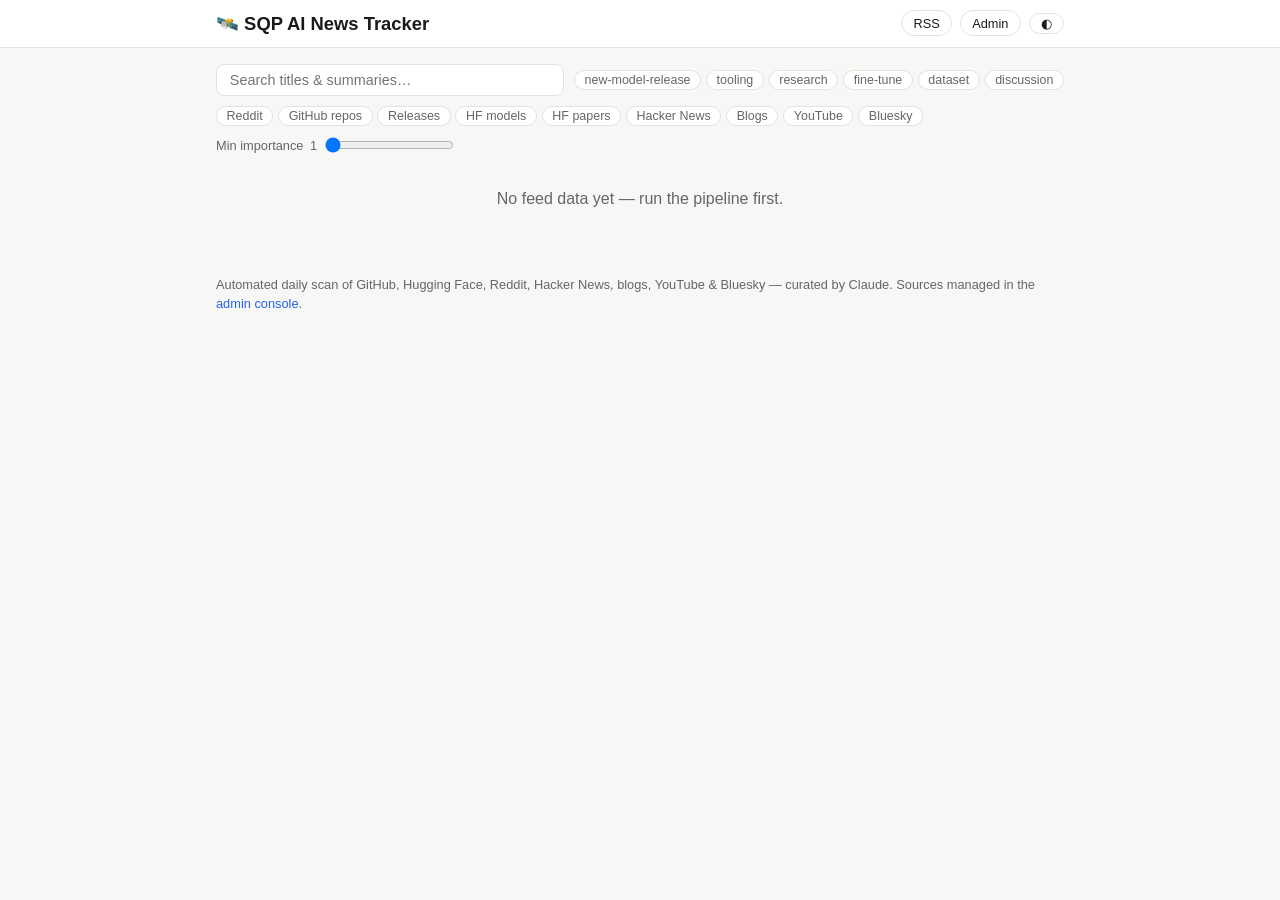
==== site/index.html @ 7be19966 "SQP AI News Tracker: daily open-source LLM feed with Claude curation Pipeline (Python) scans GitHub," ====
<!DOCTYPE html>
<html lang="en">
<head>
  <meta charset="UTF-8">
  <meta name="viewport" content="width=device-width, initial-scale=1.0">
  <title>SQP AI News Tracker</title>
  <link rel="stylesheet" href="assets/styles.css">
  <link rel="alternate" type="application/rss+xml" title="SQP AI News" href="feed.xml">
</head>
<body>
  <header class="topbar">
    <div class="topbar-inner">
      <h1>🛰️ SQP AI News Tracker</h1>
      <div class="topbar-meta">
        <span id="updated-at" title="Last pipeline run"></span>
        <a href="feed.xml" class="pill" title="Subscribe via RSS">RSS</a>
        <a href="admin.html" class="pill" title="Admin console">Admin</a>
        <button id="theme-toggle" class="pill" title="Toggle dark/light">◐</button>
      </div>
    </div>
  </header>

  <div id="status-strip" class="status-strip hidden"></div>

  <main>
    <section class="controls">
      <input type="search" id="search" placeholder="Search titles &amp; summaries…">
      <div class="chips" id="category-chips"></div>
      <div class="chips" id="source-chips"></div>
      <label class="slider-label">
        Min importance <output id="importance-value">1</output>
        <input type="range" id="importance" min="1" max="10" value="1">
      </label>
    </section>

    <section id="pinned-section" class="hidden">
      <h2>📌 Pinned</h2>
      <div id="pinned-items"></div>
    </section>

    <section id="days"></section>

    <p id="empty-state" class="hidden empty">Nothing matches the current filters.</p>
  </main>

  <footer>
    <p>Automated daily scan of GitHub, Hugging Face, Reddit, Hacker News, blogs,
       YouTube &amp; Bluesky — curated by Claude. Sources managed in the
       <a href="admin.html">admin console</a>.</p>
  </footer>

  <script src="assets/app.js"></script>
</body>
</html>
---- site/assets/styles.css ----
:root {
  --bg: #f7f7f5;
  --surface: #ffffff;
  --text: #1a1a1a;
  --text-dim: #666;
  --border: #e2e2de;
  --accent: #2563eb;
  --pin: #b45309;
  --warn-bg: #fef3c7;
  --warn-text: #92400e;
  --cat-new-model-release: #7c3aed;
  --cat-tooling: #2563eb;
  --cat-research: #059669;
  --cat-fine-tune: #d97706;
  --cat-dataset: #0891b2;
  --cat-discussion: #6b7280;
}
[data-theme="dark"] {
  --bg: #111214;
  --surface: #1b1d21;
  --text: #e8e8e6;
  --text-dim: #9a9a97;
  --border: #2c2f35;
  --accent: #60a5fa;
  --pin: #fbbf24;
  --warn-bg: #3a2f10;
  --warn-text: #fcd34d;
}
@media (prefers-color-scheme: dark) {
  :root:not([data-theme="light"]) {
    --bg: #111214;
    --surface: #1b1d21;
    --text: #e8e8e6;
    --text-dim: #9a9a97;
    --border: #2c2f35;
    --accent: #60a5fa;
    --pin: #fbbf24;
    --warn-bg: #3a2f10;
    --warn-text: #fcd34d;
  }
}

* { box-sizing: border-box; }
body {
  margin: 0;
  font-family: -apple-system, BlinkMacSystemFont, "Segoe UI", Roboto, sans-serif;
  background: var(--bg);
  color: var(--text);
  line-height: 1.5;
}
a { color: var(--accent); text-decoration: none; }
a:hover { text-decoration: underline; }

.topbar {
  position: sticky; top: 0; z-index: 10;
  background: var(--surface);
  border-bottom: 1px solid var(--border);
}
.topbar-inner {
  max-width: 880px; margin: 0 auto; padding: 0.6rem 1rem;
  display: flex; align-items: center; justify-content: space-between; gap: 1rem;
  flex-wrap: wrap;
}
.topbar h1 { font-size: 1.15rem; margin: 0; }
.topbar-meta { display: flex; align-items: center; gap: 0.5rem; color: var(--text-dim); font-size: 0.85rem; }
.pill {
  border: 1px solid var(--border); border-radius: 999px;
  padding: 0.15rem 0.7rem; font-size: 0.8rem;
  background: var(--surface); color: var(--text); cursor: pointer;
}
.pill:hover { border-color: var(--accent); text-decoration: none; }

.status-strip {
  background: var(--warn-bg); color: var(--warn-text);
  padding: 0.4rem 1rem; font-size: 0.85rem; text-align: center;
}
.hidden { display: none !important; }

main { max-width: 880px; margin: 0 auto; padding: 1rem; }
footer { max-width: 880px; margin: 2rem auto; padding: 0 1rem; color: var(--text-dim); font-size: 0.8rem; }

.controls {
  display: flex; flex-wrap: wrap; gap: 0.6rem; align-items: center;
  margin-bottom: 1.2rem;
}
#search {
  flex: 1 1 220px; padding: 0.45rem 0.8rem;
  border: 1px solid var(--border); border-radius: 8px;
  background: var(--surface); color: var(--text); font-size: 0.9rem;
}
.chips { display: flex; flex-wrap: wrap; gap: 0.3rem; }
.chip {
  border: 1px solid var(--border); border-radius: 999px;
  padding: 0.12rem 0.6rem; font-size: 0.78rem; cursor: pointer;
  background: var(--surface); color: var(--text-dim);
}
.chip.active { border-color: var(--accent); color: var(--accent); font-weight: 600; }
.slider-label { display: flex; align-items: center; gap: 0.4rem; font-size: 0.8rem; color: var(--text-dim); }

h2 { font-size: 1rem; margin: 1.4rem 0 0.6rem; color: var(--text-dim); }

.card {
  background: var(--surface);
  border: 1px solid var(--border); border-radius: 10px;
  padding: 0.7rem 0.9rem; margin-bottom: 0.55rem;
}
.card.pinned { border-left: 3px solid var(--pin); }
.card-top { display: flex; align-items: baseline; gap: 0.5rem; flex-wrap: wrap; }
.badge {
  font-size: 0.68rem; font-weight: 700; letter-spacing: 0.02em;
  border-radius: 4px; padding: 0.05rem 0.4rem; color: #fff; white-space: nowrap;
}
.importance {
  font-size: 0.75rem; font-weight: 700; color: var(--text-dim);
  border: 1px solid var(--border); border-radius: 4px; padding: 0 0.35rem;
}
.importance.high { color: #fff; background: var(--cat-new-model-release); border-color: transparent; }
.card-title { font-weight: 600; font-size: 0.95rem; }
.card-summary { margin: 0.25rem 0 0.35rem; font-size: 0.86rem; color: var(--text); }
.card-meta { font-size: 0.75rem; color: var(--text-dim); display: flex; flex-wrap: wrap; gap: 0.6rem; }
.tag { color: var(--accent); }
.uncurated { font-style: italic; }
.empty { color: var(--text-dim); text-align: center; margin-top: 2rem; }

details.day { margin-bottom: 0.4rem; }
details.day summary {
  cursor: pointer; font-size: 0.95rem; font-weight: 600;
  padding: 0.4rem 0; color: var(--text-dim);
}
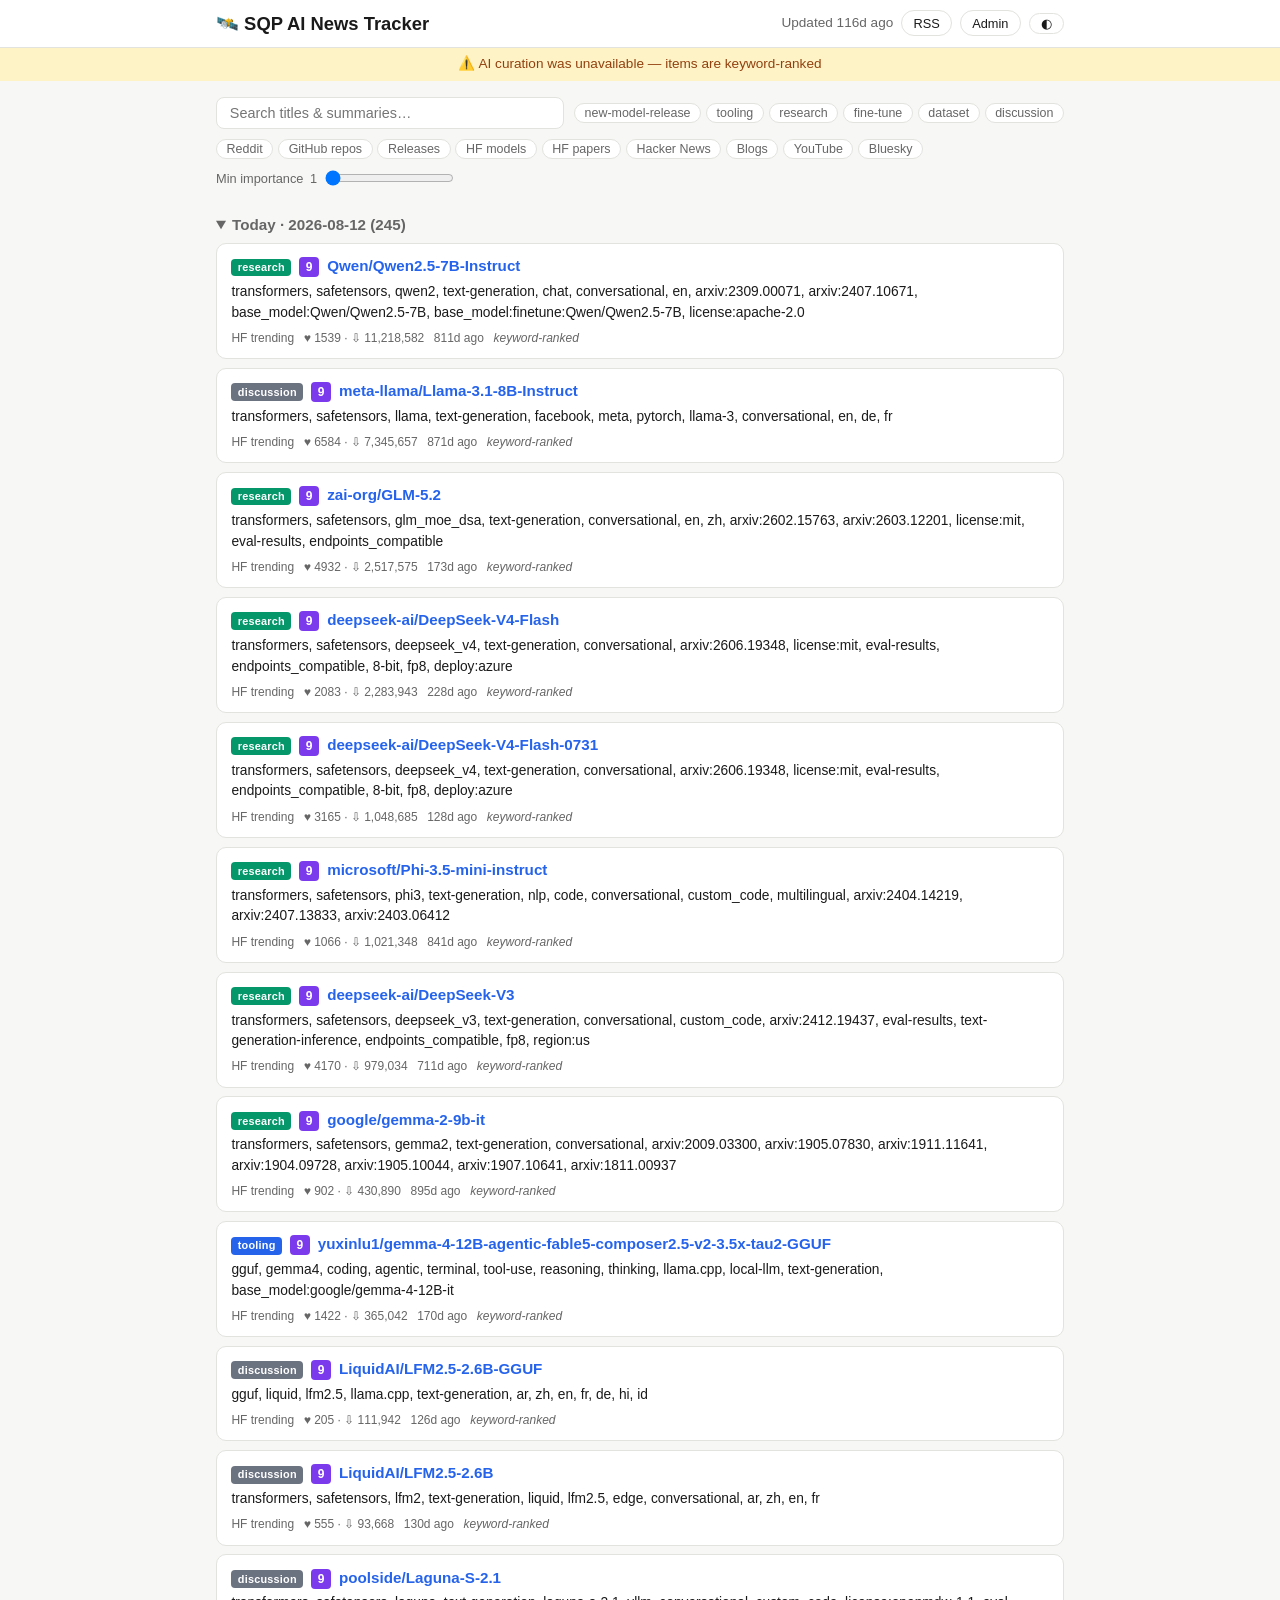
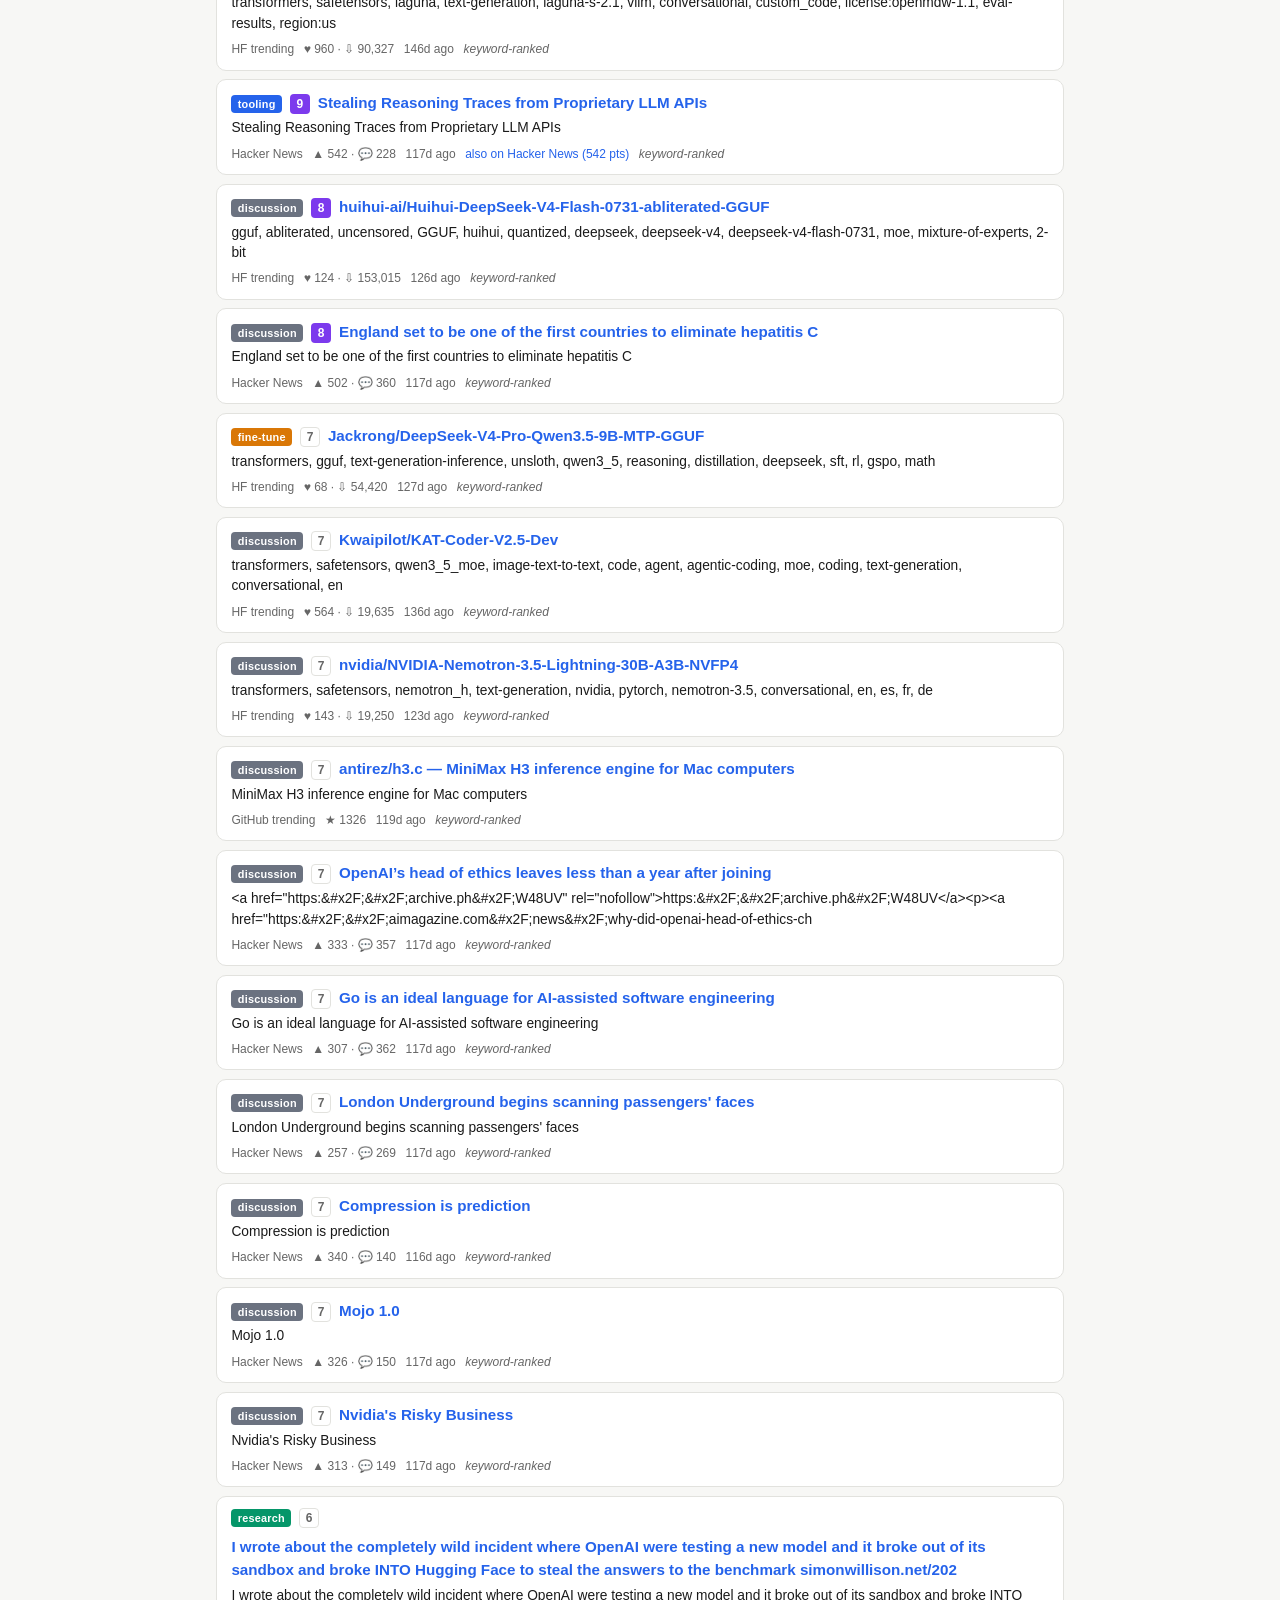
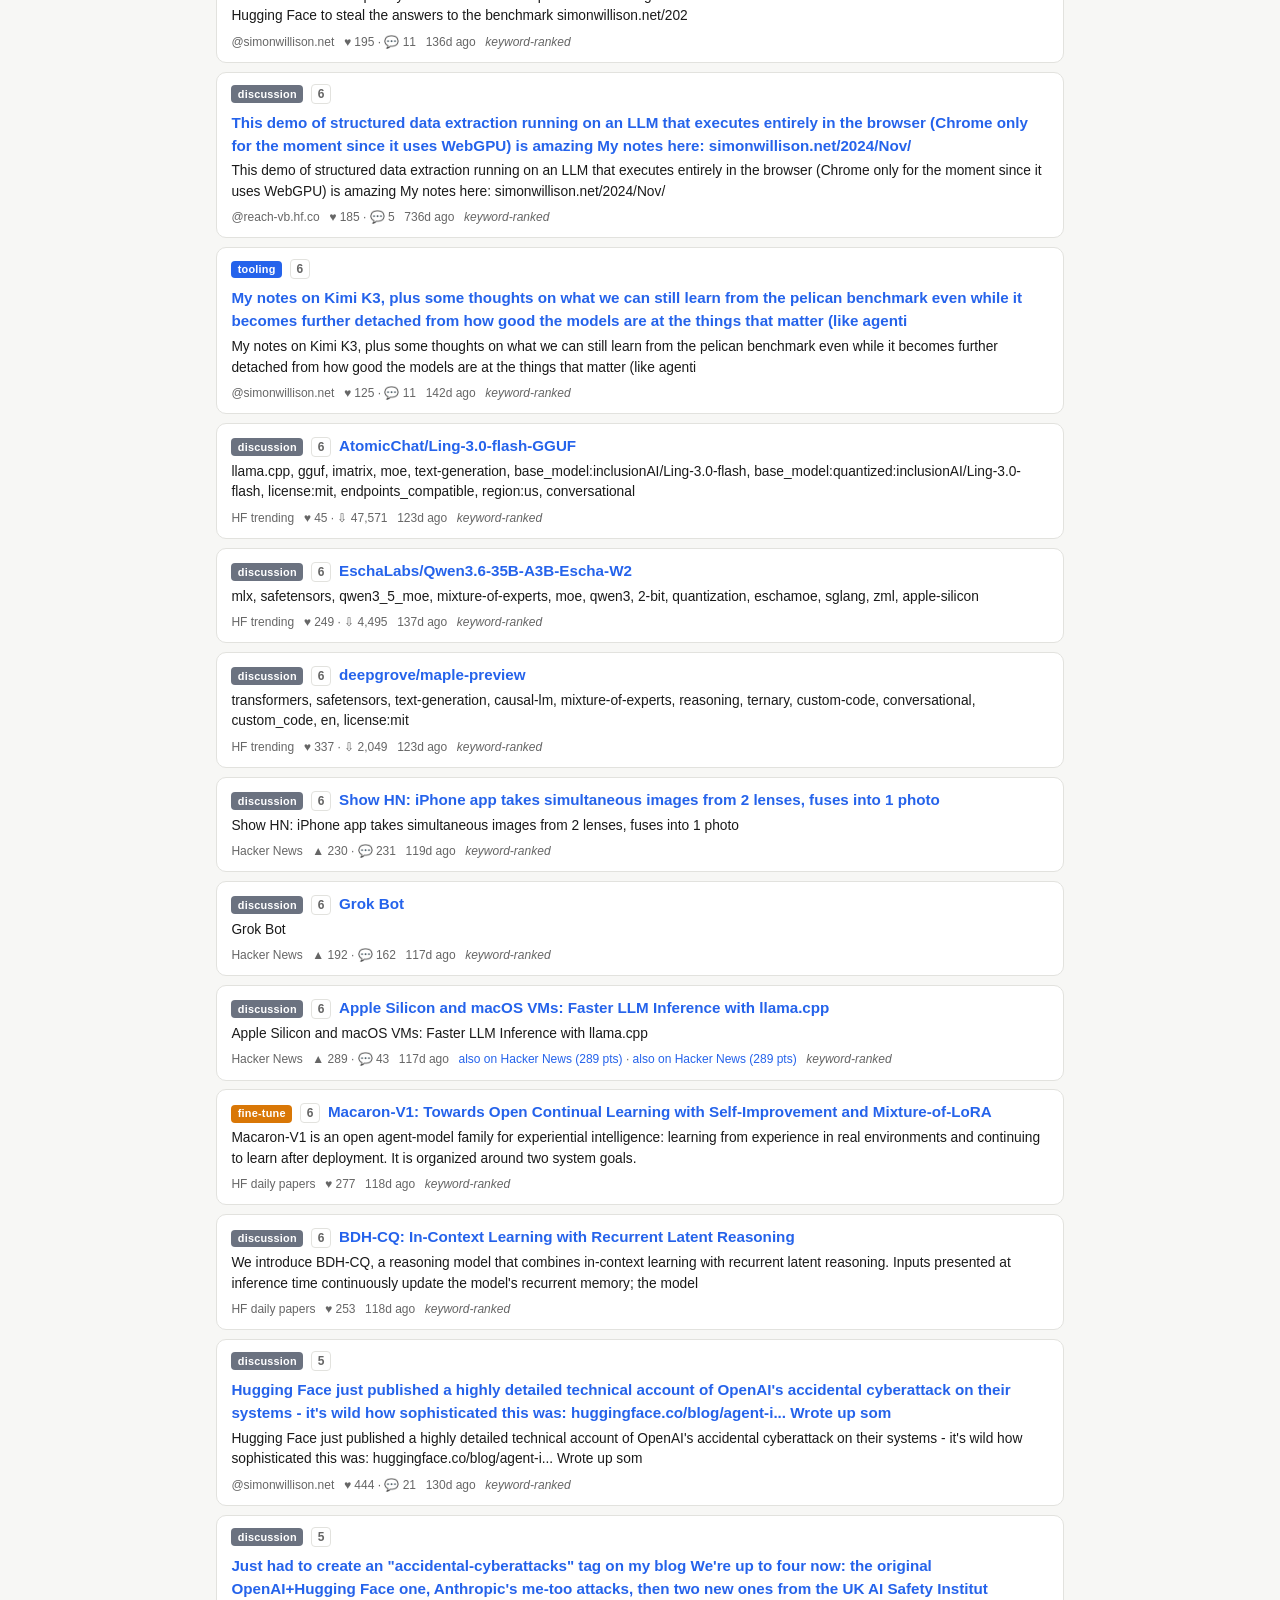
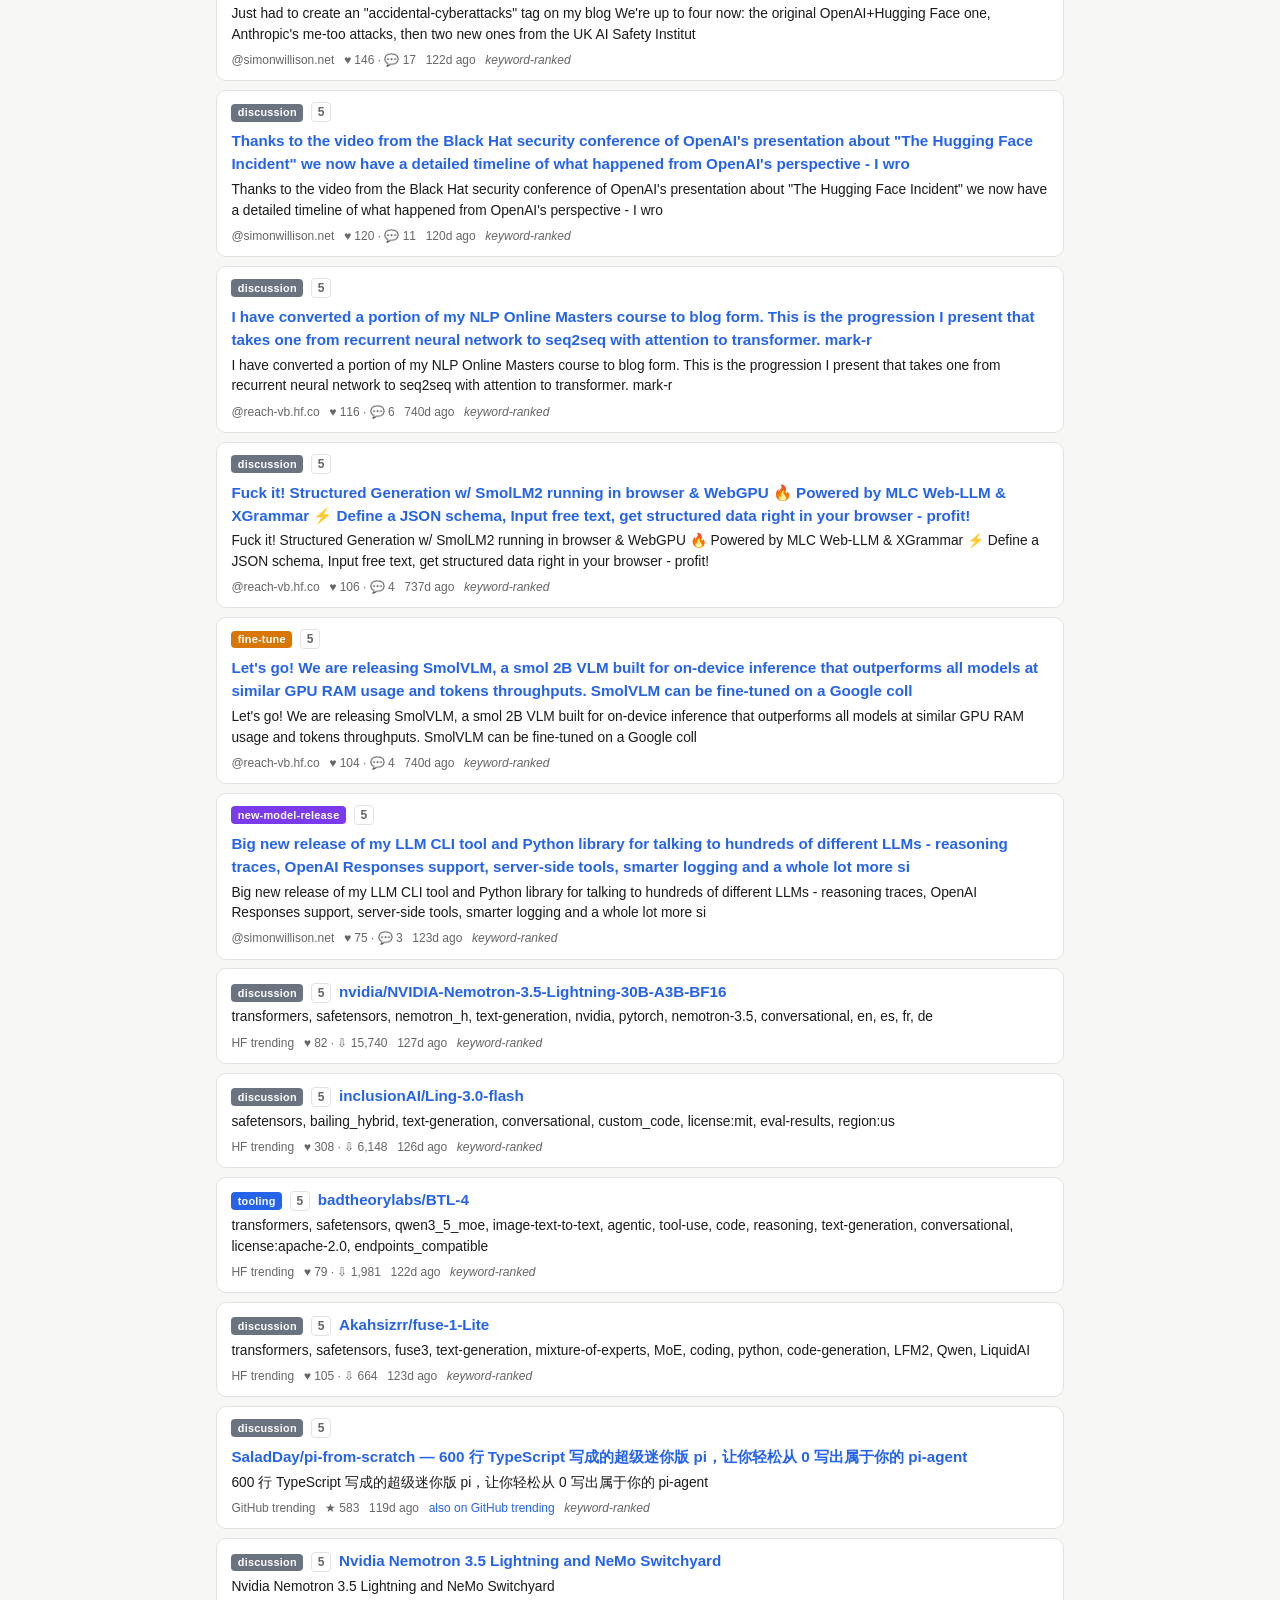
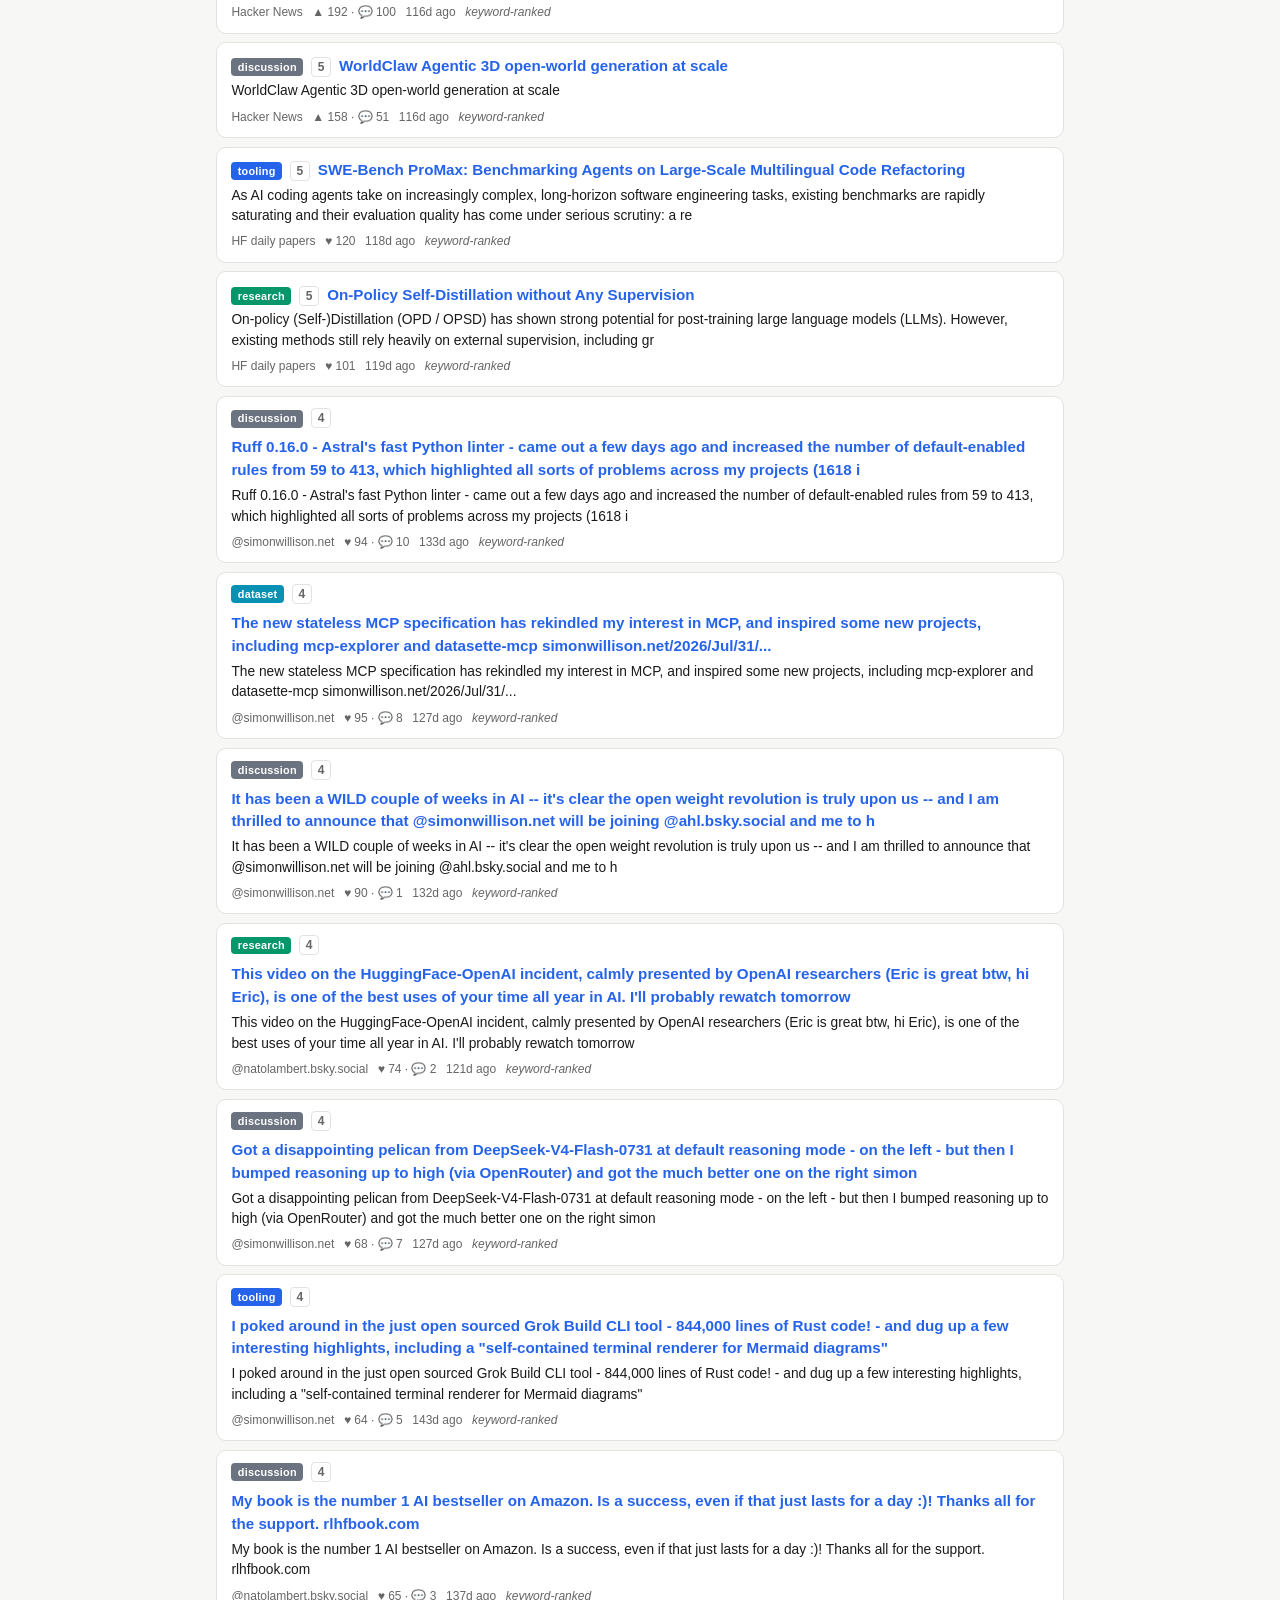
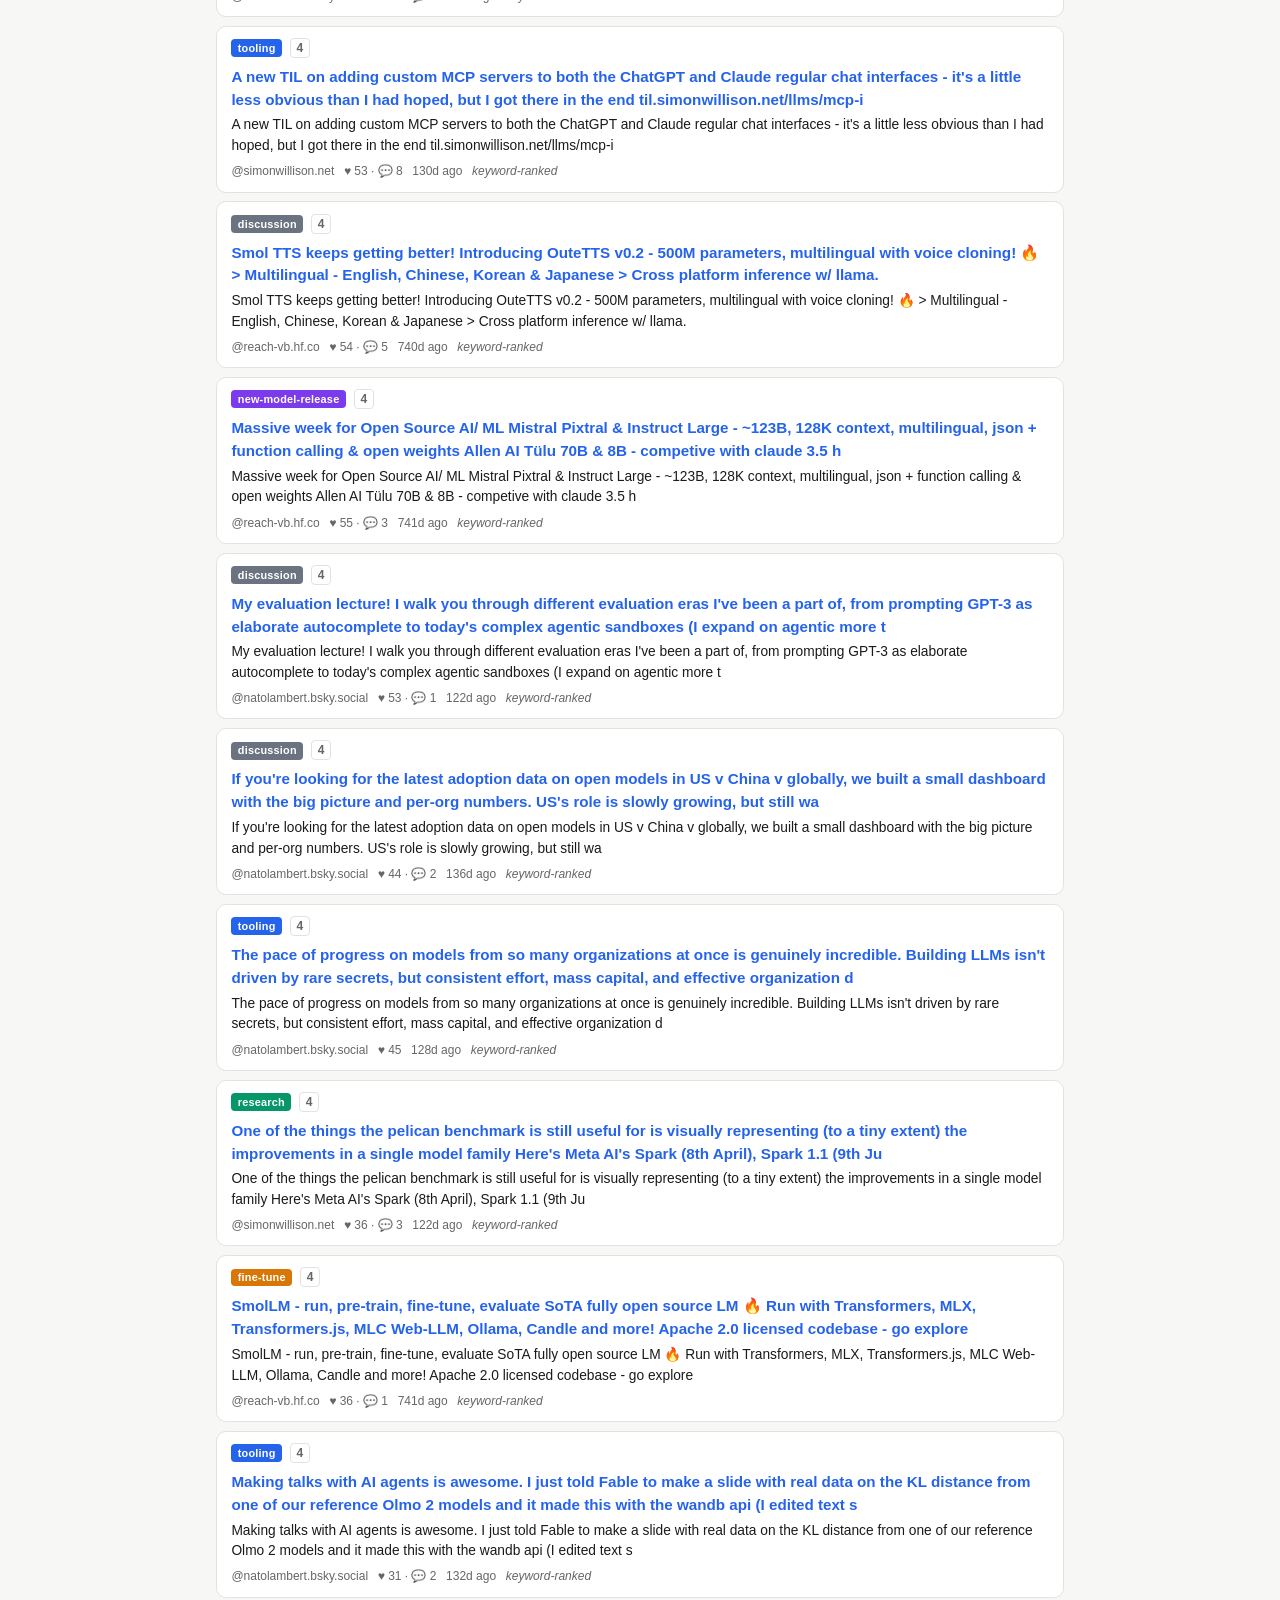
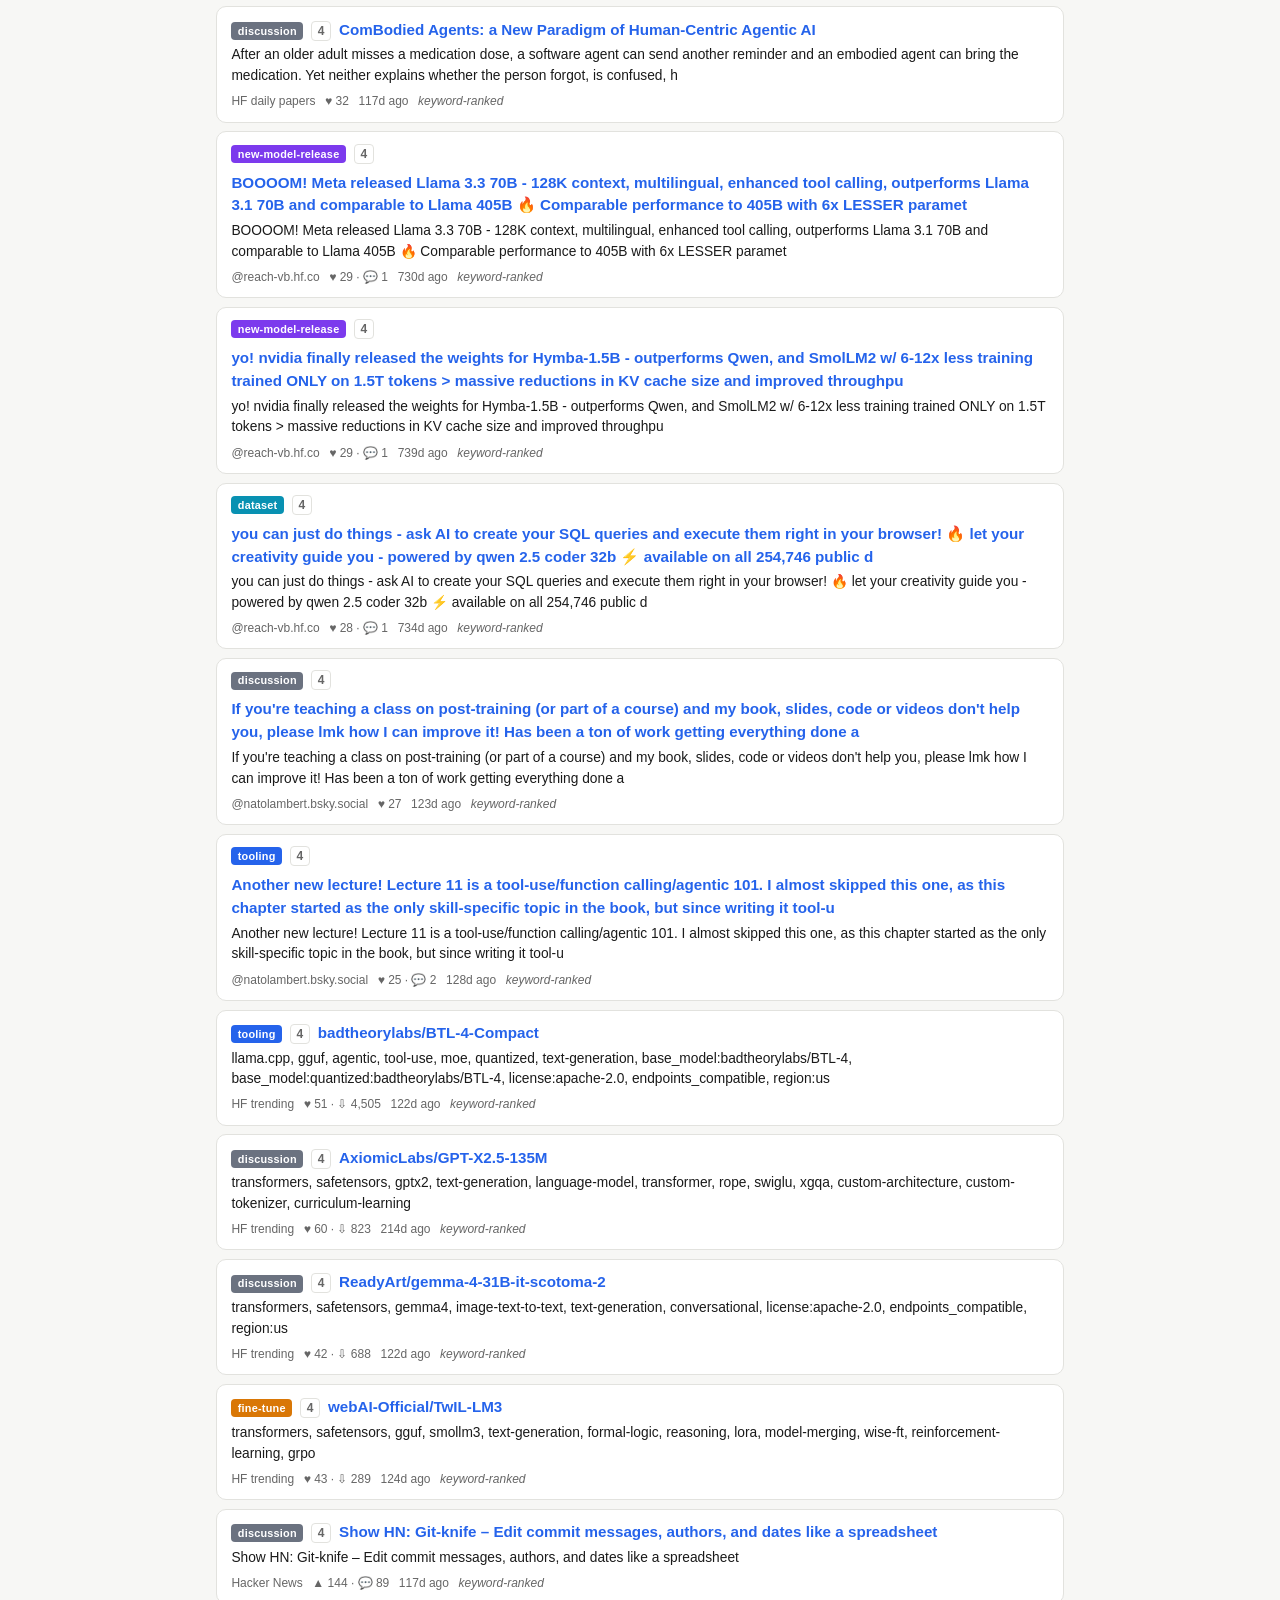
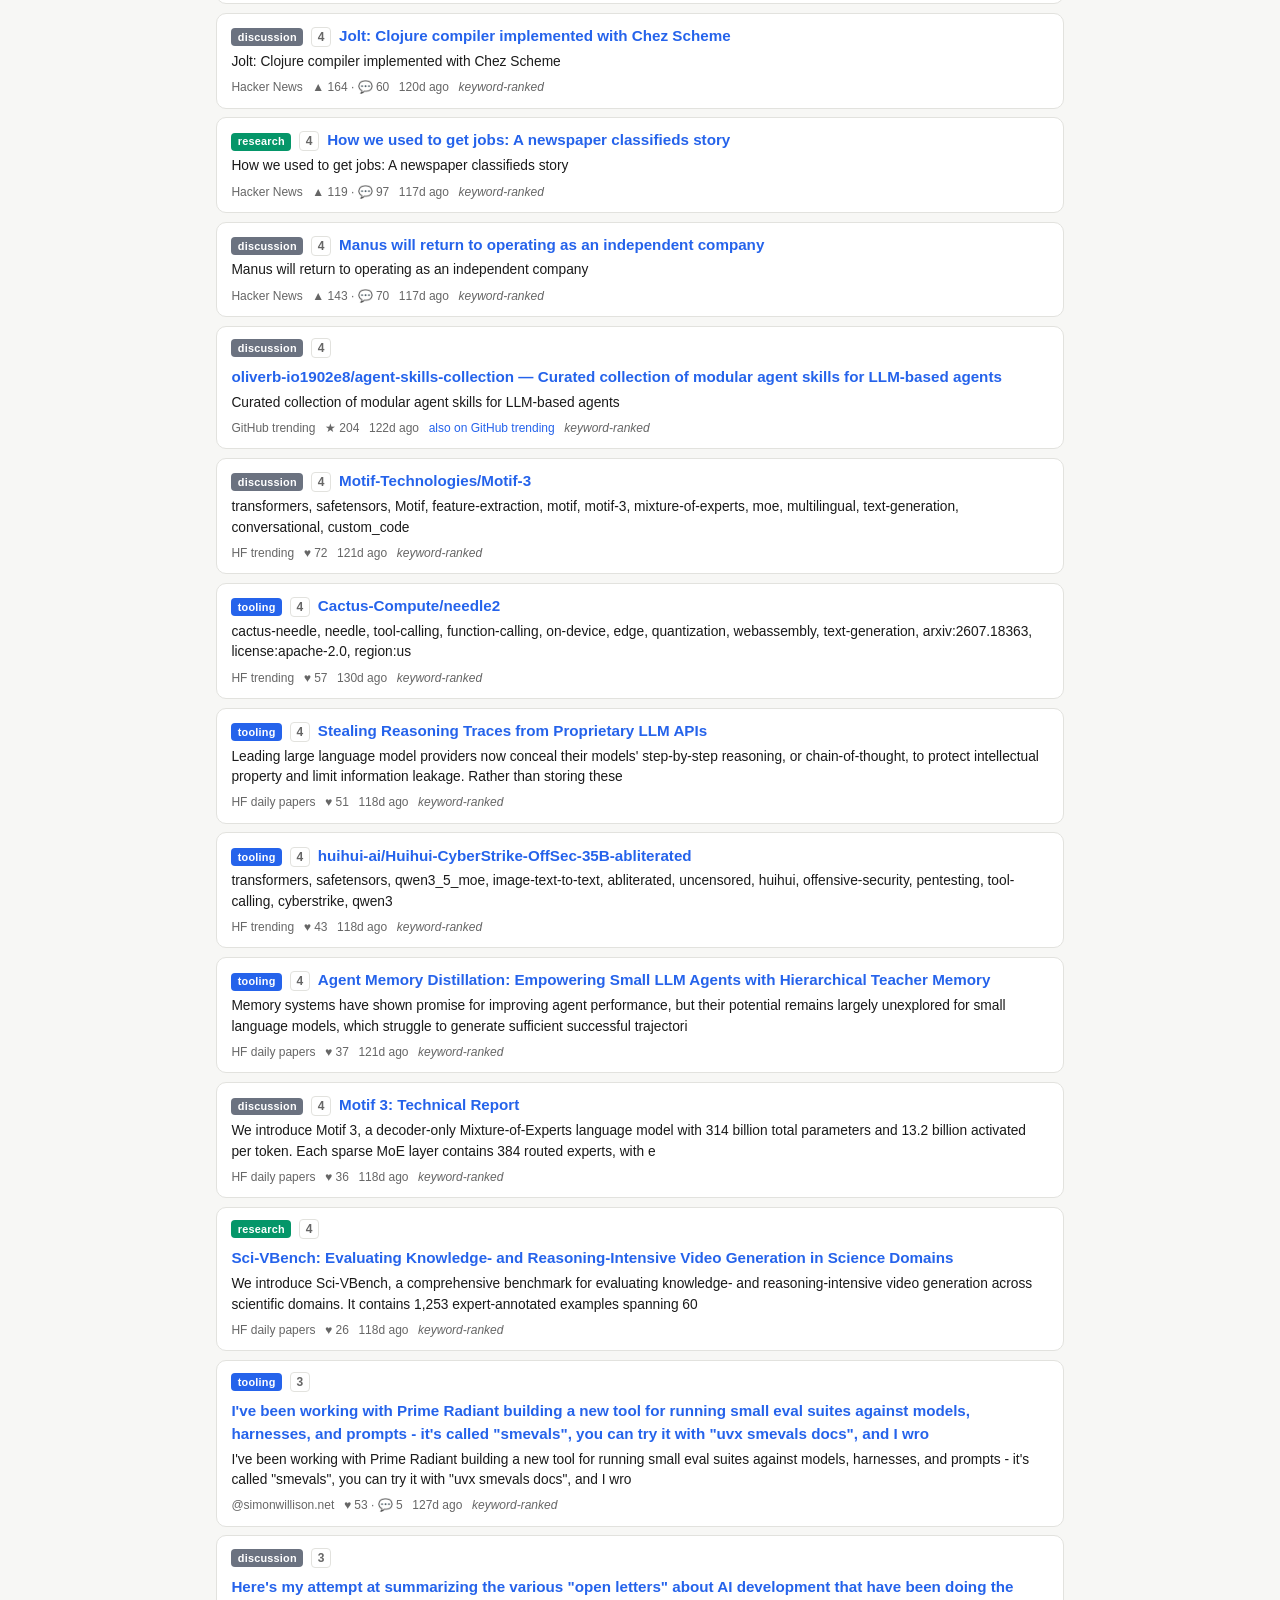
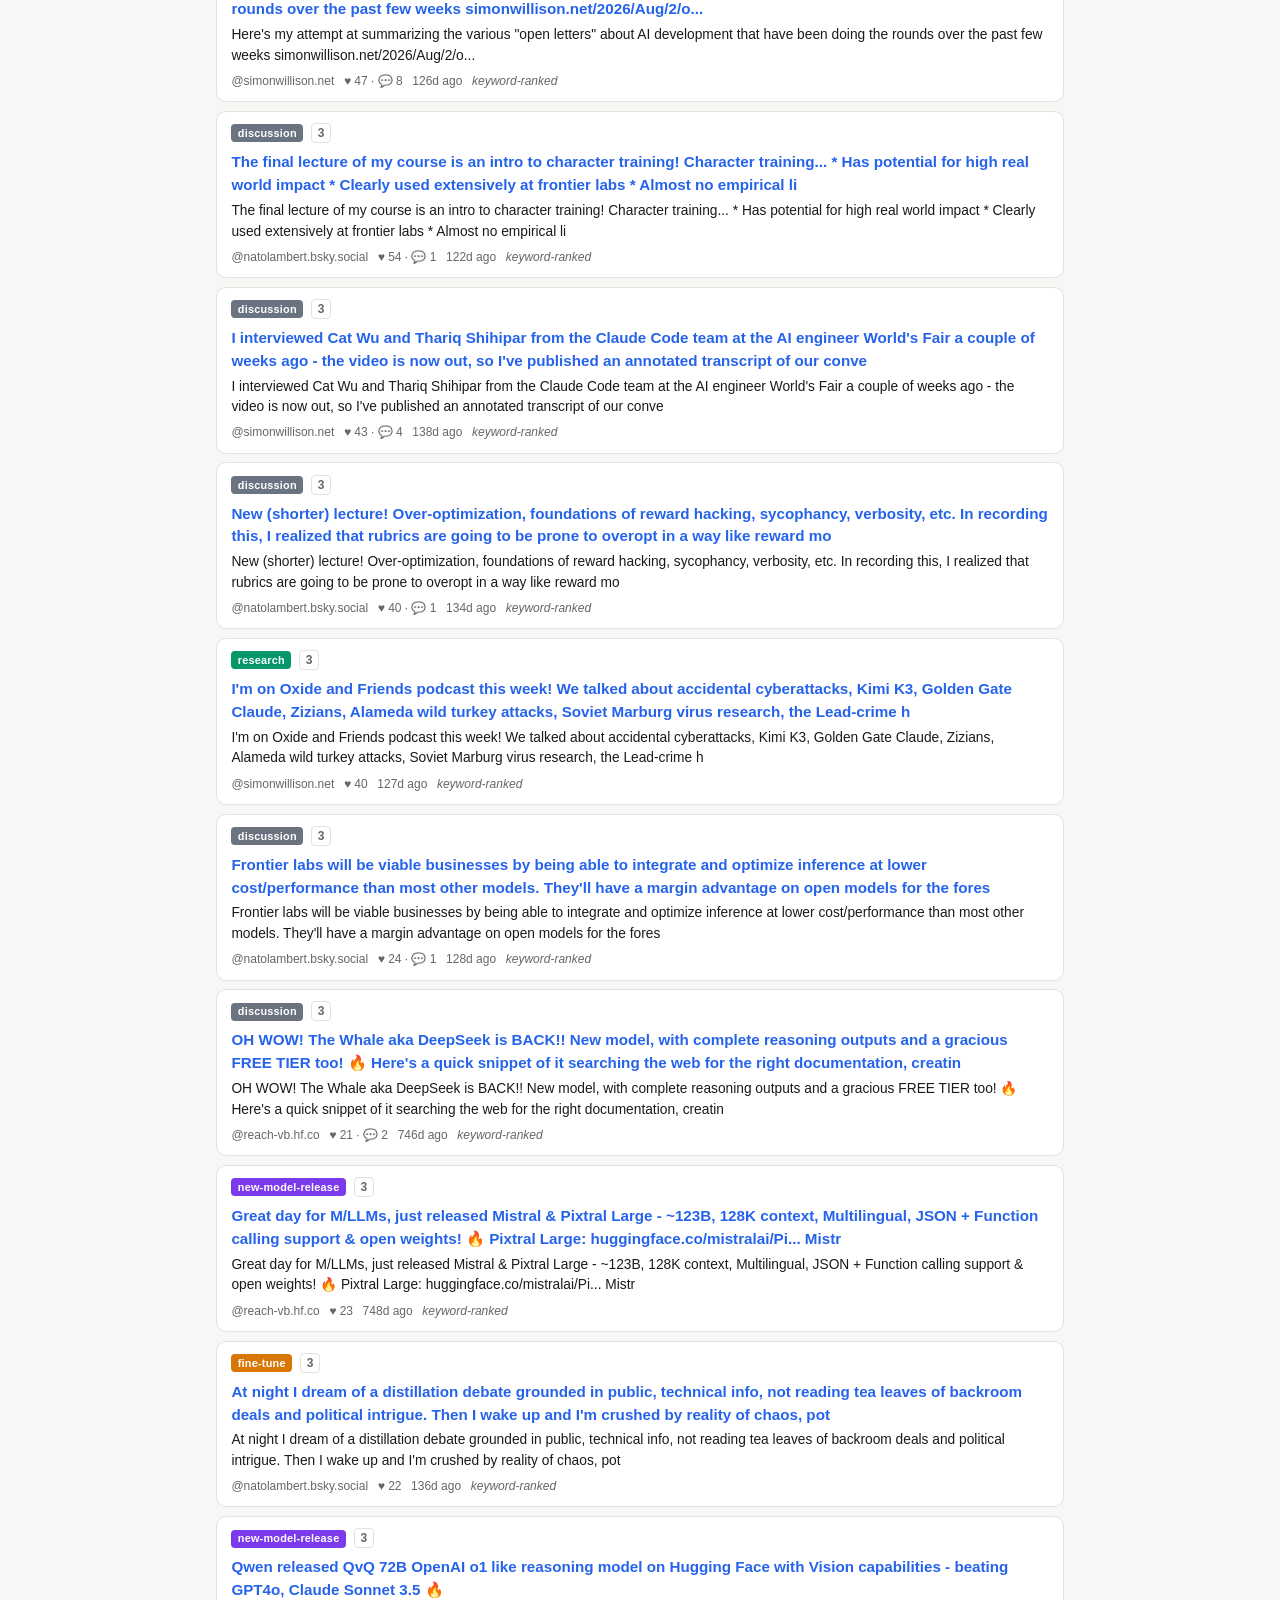
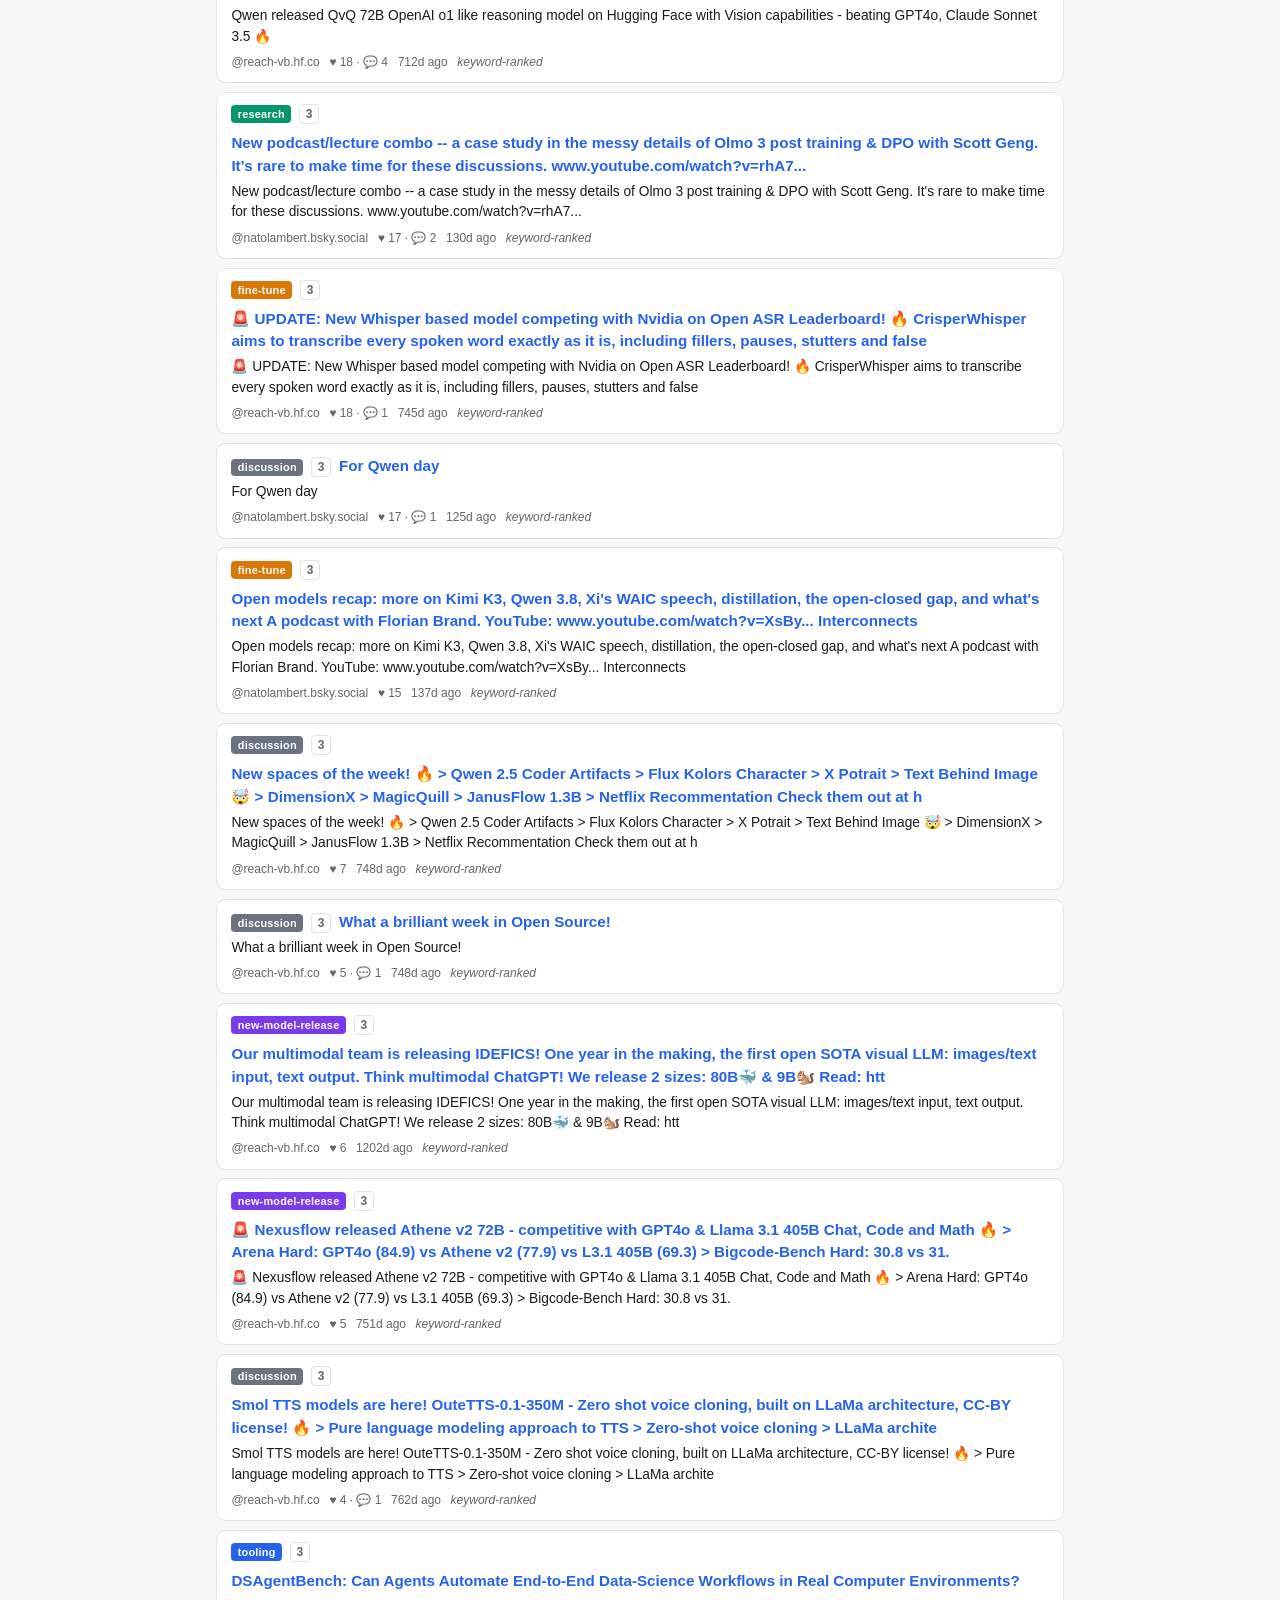
==== commit b706c5d6: "feat: GitHub leaderboard — highest-ranked + fastest-growing LLM repos Two search queries feed a boar" ====
--- a/site/index.html
+++ b/site/index.html
@@ -33,6 +33,19 @@
       </label>
     </section>
 
+    <section id="gh-boards" class="hidden">
+      <div class="boards">
+        <div class="board">
+          <h2>🏆 Highest-ranked LLM repos</h2>
+          <ol id="board-top"></ol>
+        </div>
+        <div class="board">
+          <h2>🚀 Fastest growing</h2>
+          <ol id="board-rising"></ol>
+        </div>
+      </div>
+    </section>
+
     <section id="pinned-section" class="hidden">
       <h2>📌 Pinned</h2>
       <div id="pinned-items"></div>
--- a/site/assets/styles.css
+++ b/site/assets/styles.css
@@ -122,6 +122,21 @@
 .uncurated { font-style: italic; }
 .empty { color: var(--text-dim); text-align: center; margin-top: 2rem; }
 
+.boards { display: grid; grid-template-columns: 1fr 1fr; gap: 0.8rem; margin: 0.4rem 0 1rem; }
+@media (max-width: 640px) { .boards { grid-template-columns: 1fr; } }
+.board {
+  background: var(--surface); border: 1px solid var(--border);
+  border-radius: 10px; padding: 0.6rem 0.9rem;
+}
+.board h2 { margin: 0.1rem 0 0.5rem; }
+.board ol { margin: 0; padding-left: 1.4rem; }
+.board li { margin-bottom: 0.35rem; font-size: 0.85rem; }
+.board .stars { color: var(--text-dim); white-space: nowrap; }
+.board .delta { color: #059669; font-weight: 600; white-space: nowrap; }
+[data-theme="dark"] .board .delta { color: #34d399; }
+.board .desc { display: block; color: var(--text-dim); font-size: 0.76rem;
+               overflow: hidden; text-overflow: ellipsis; white-space: nowrap; }
+
 details.day { margin-bottom: 0.4rem; }
 details.day summary {
   cursor: pointer; font-size: 0.95rem; font-weight: 600;
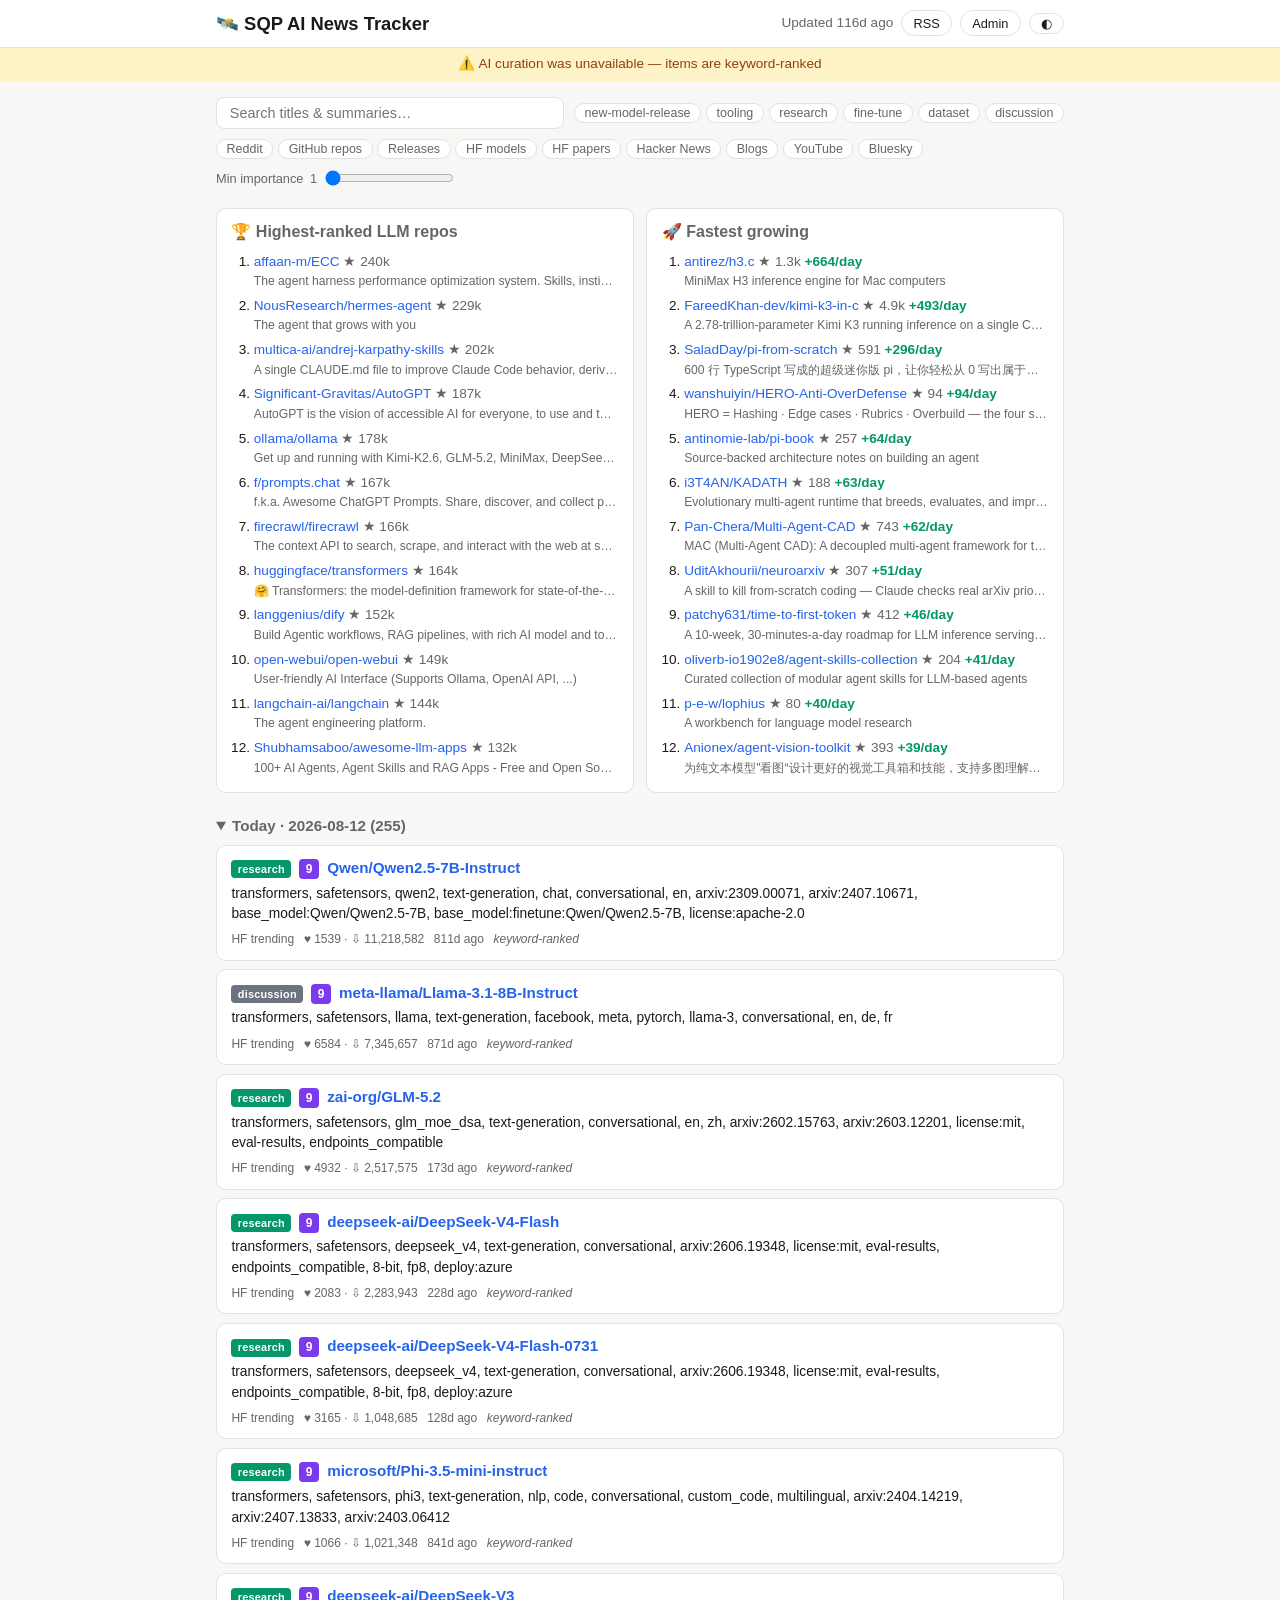
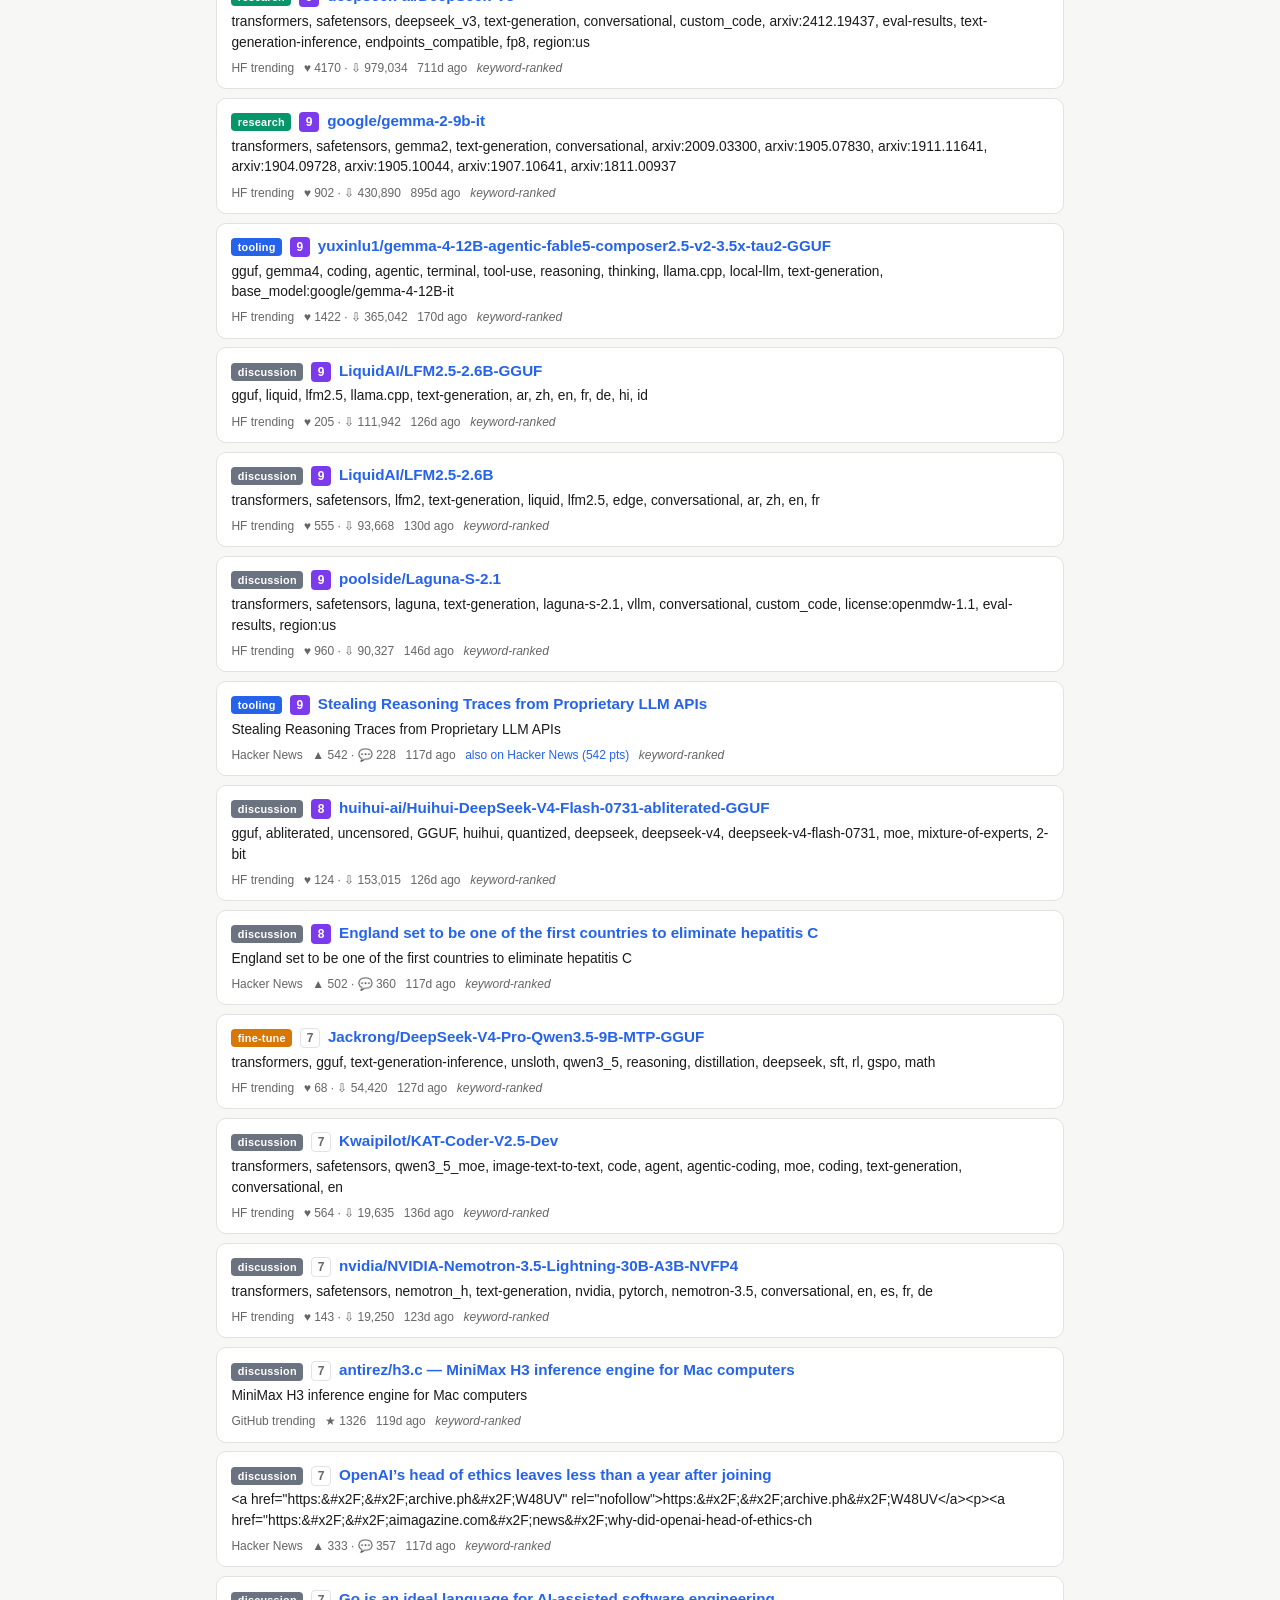
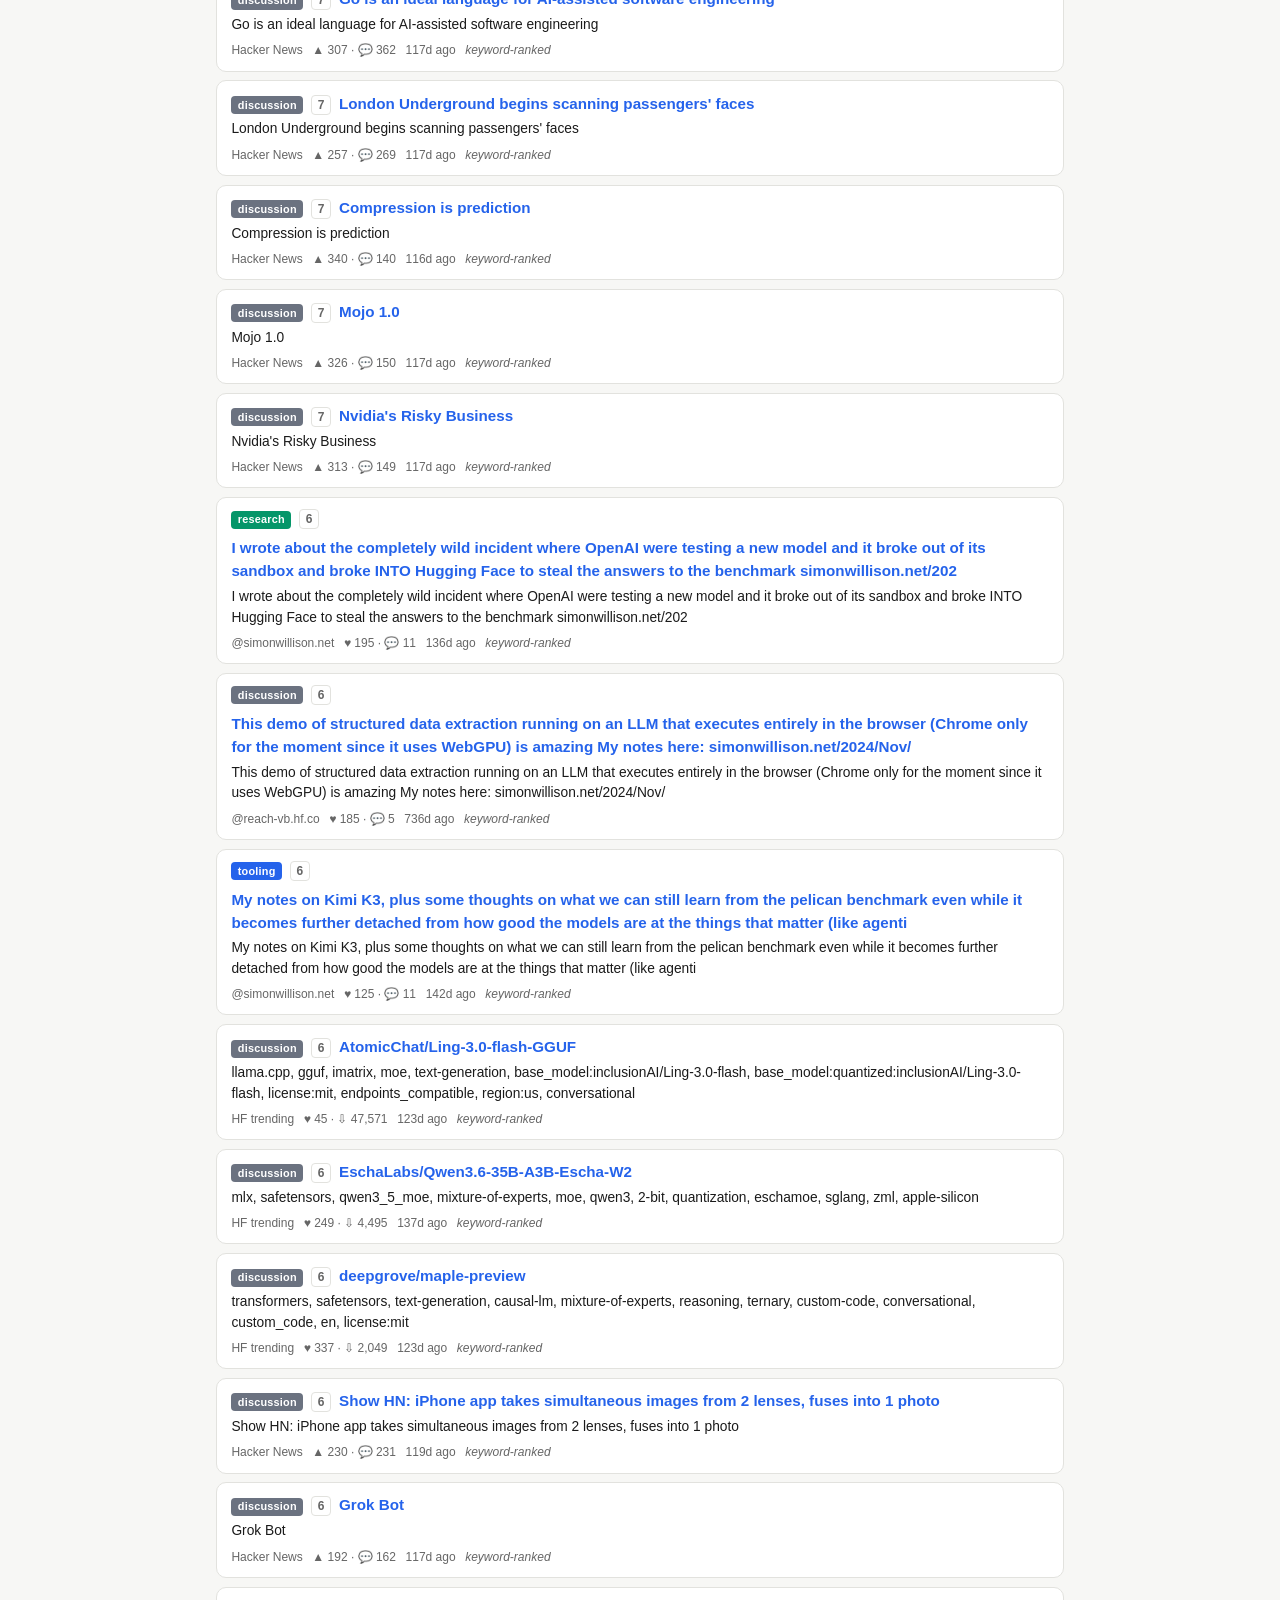
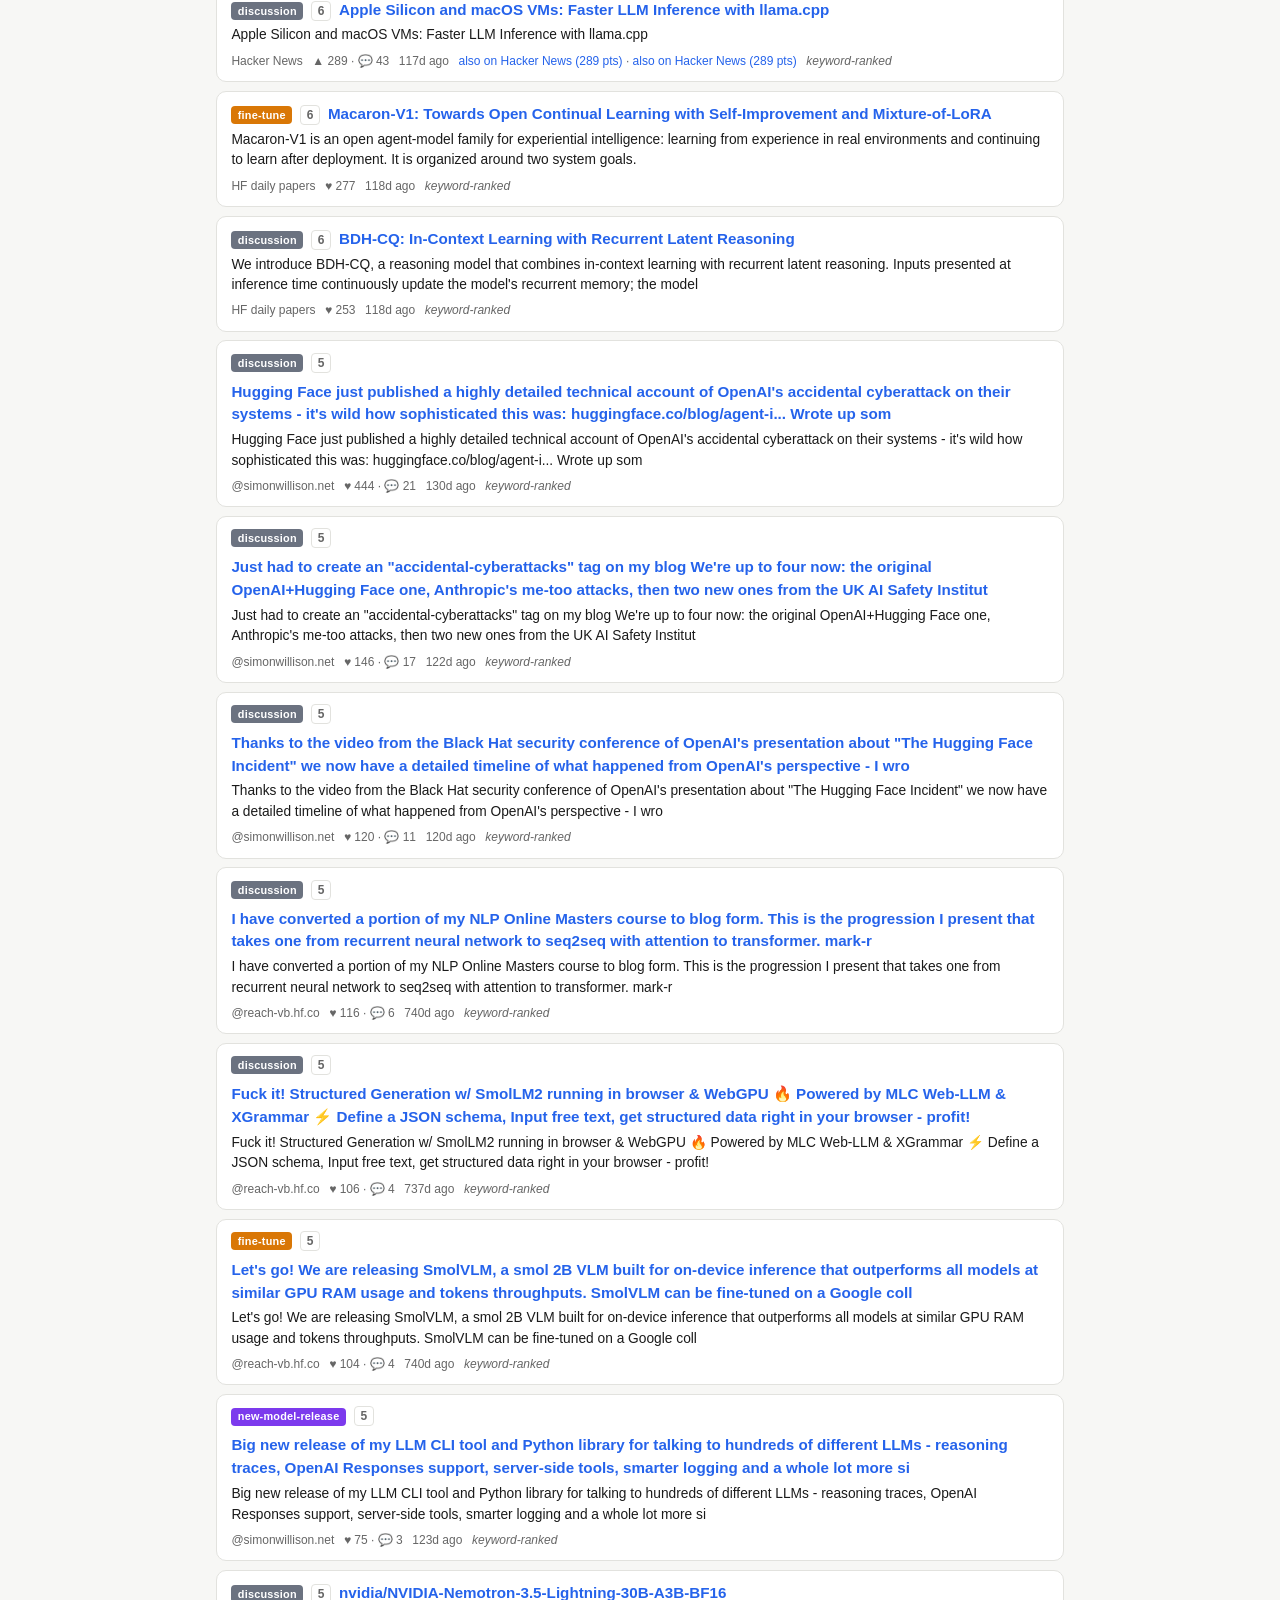
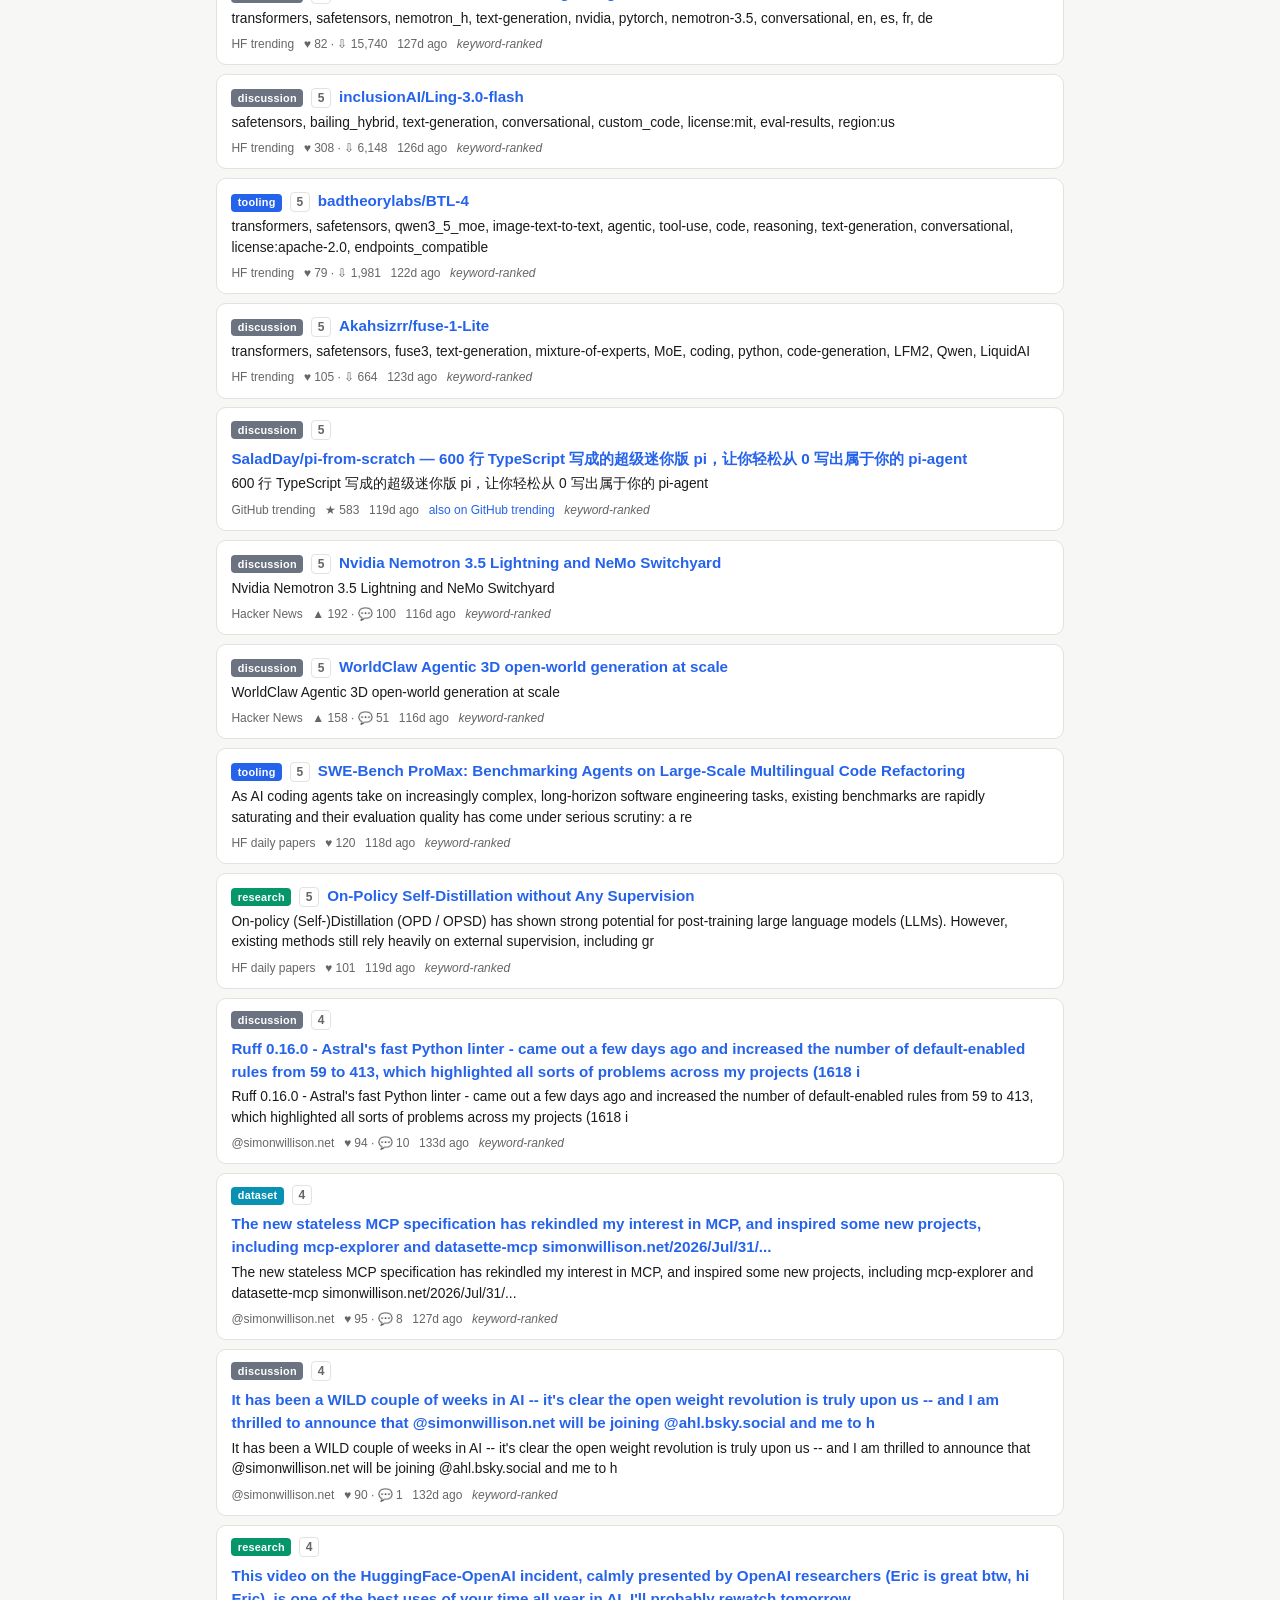
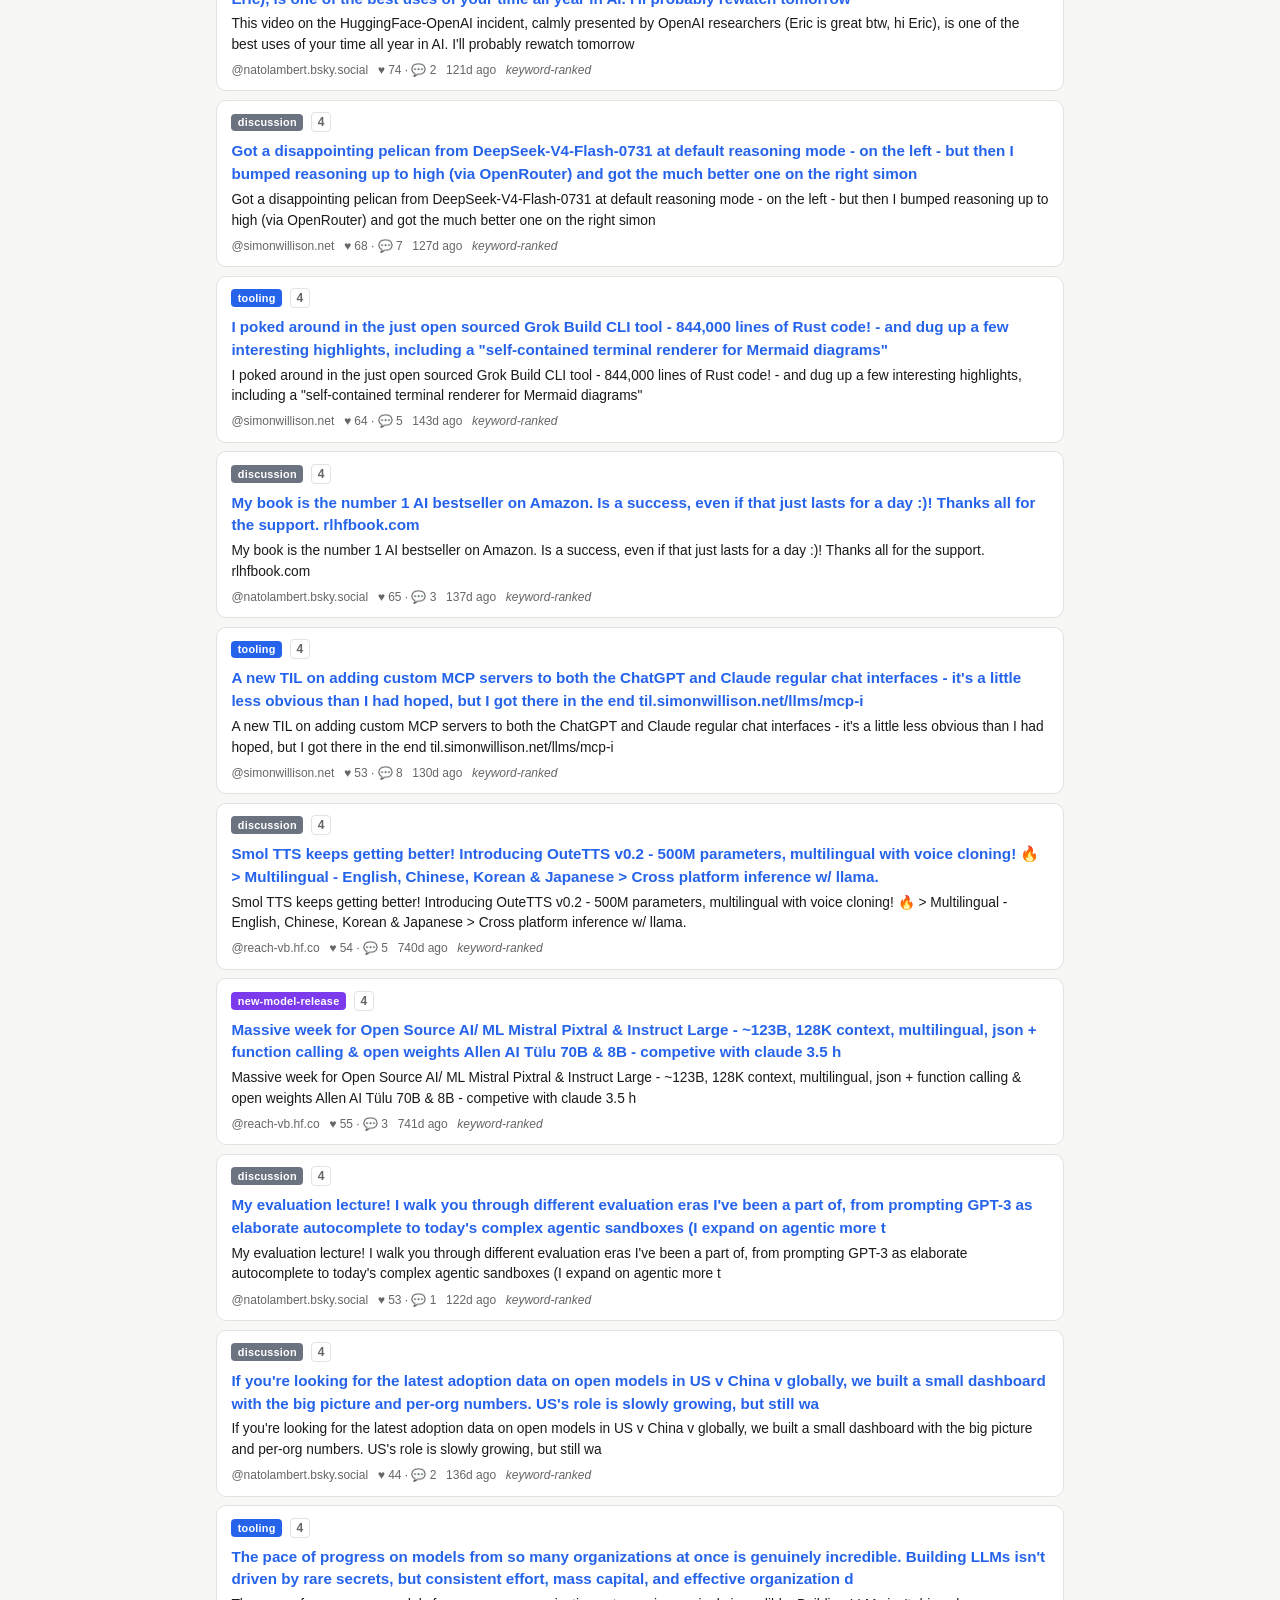
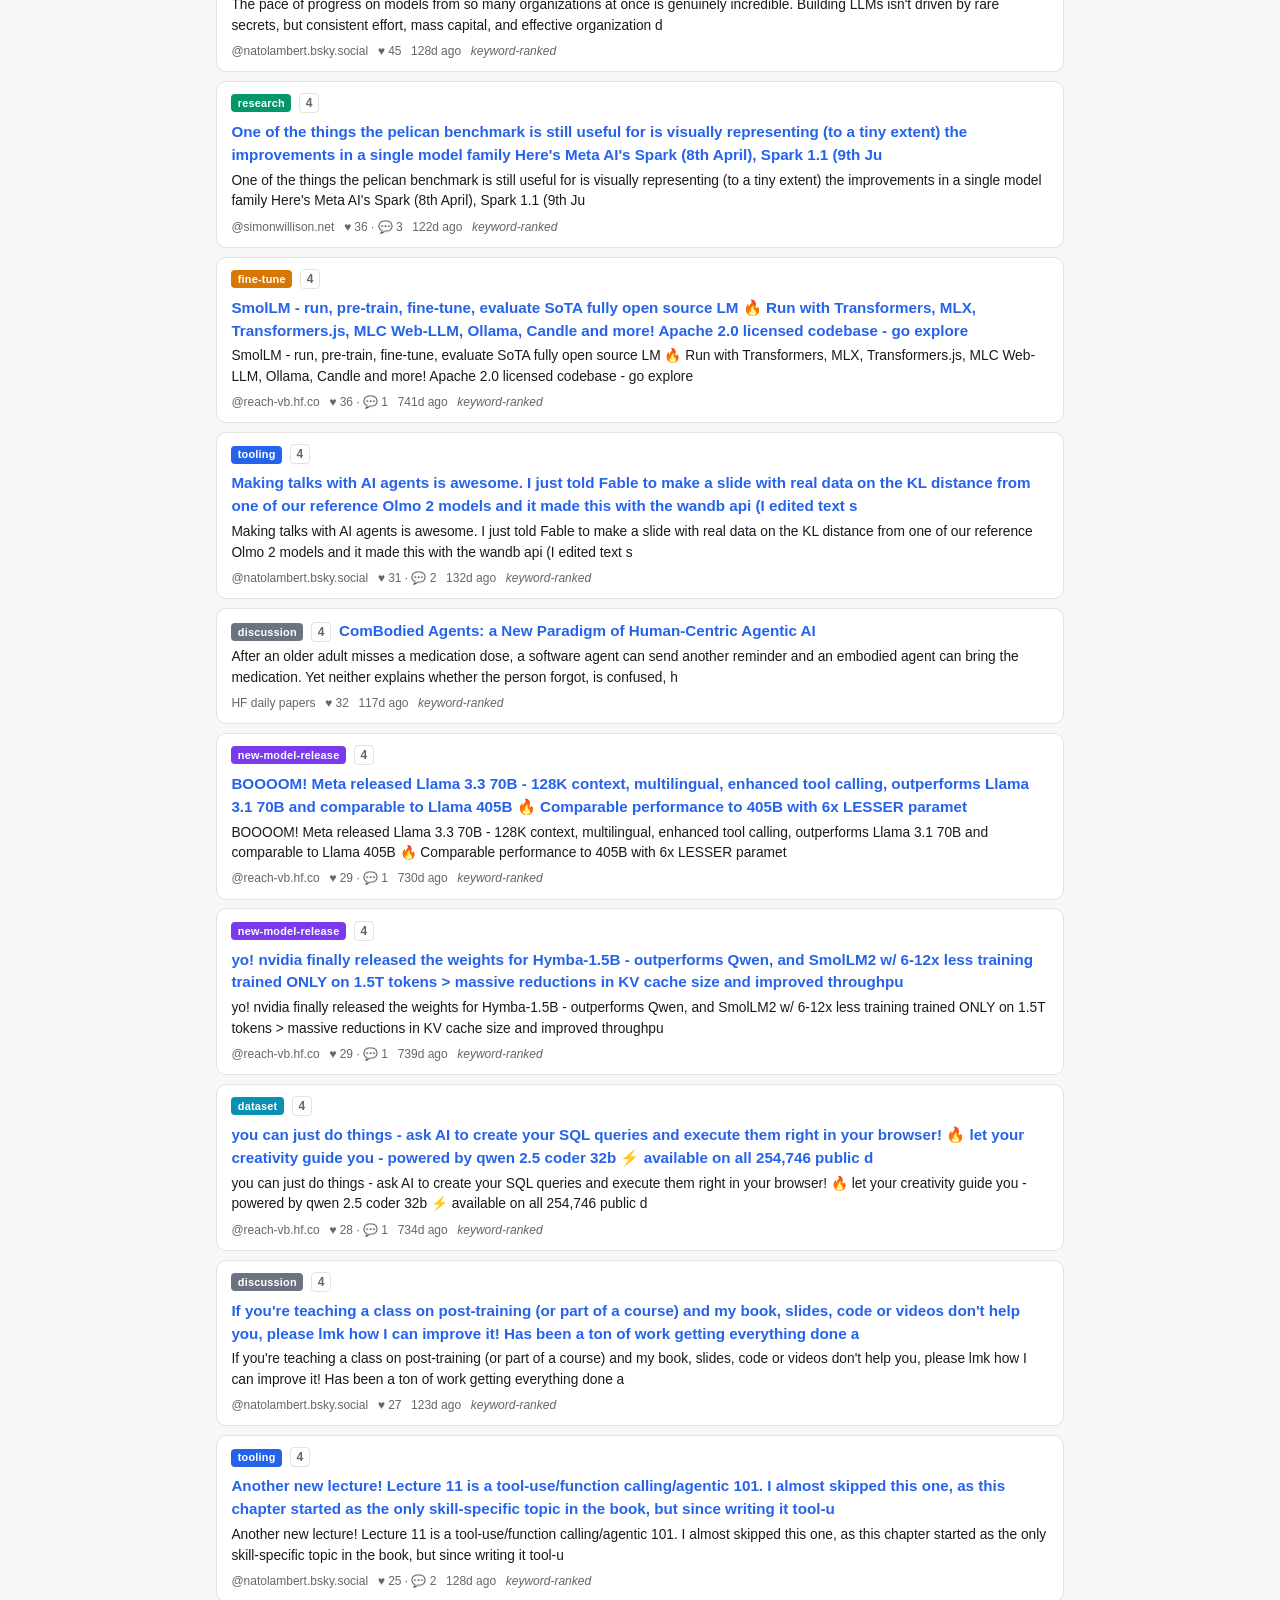
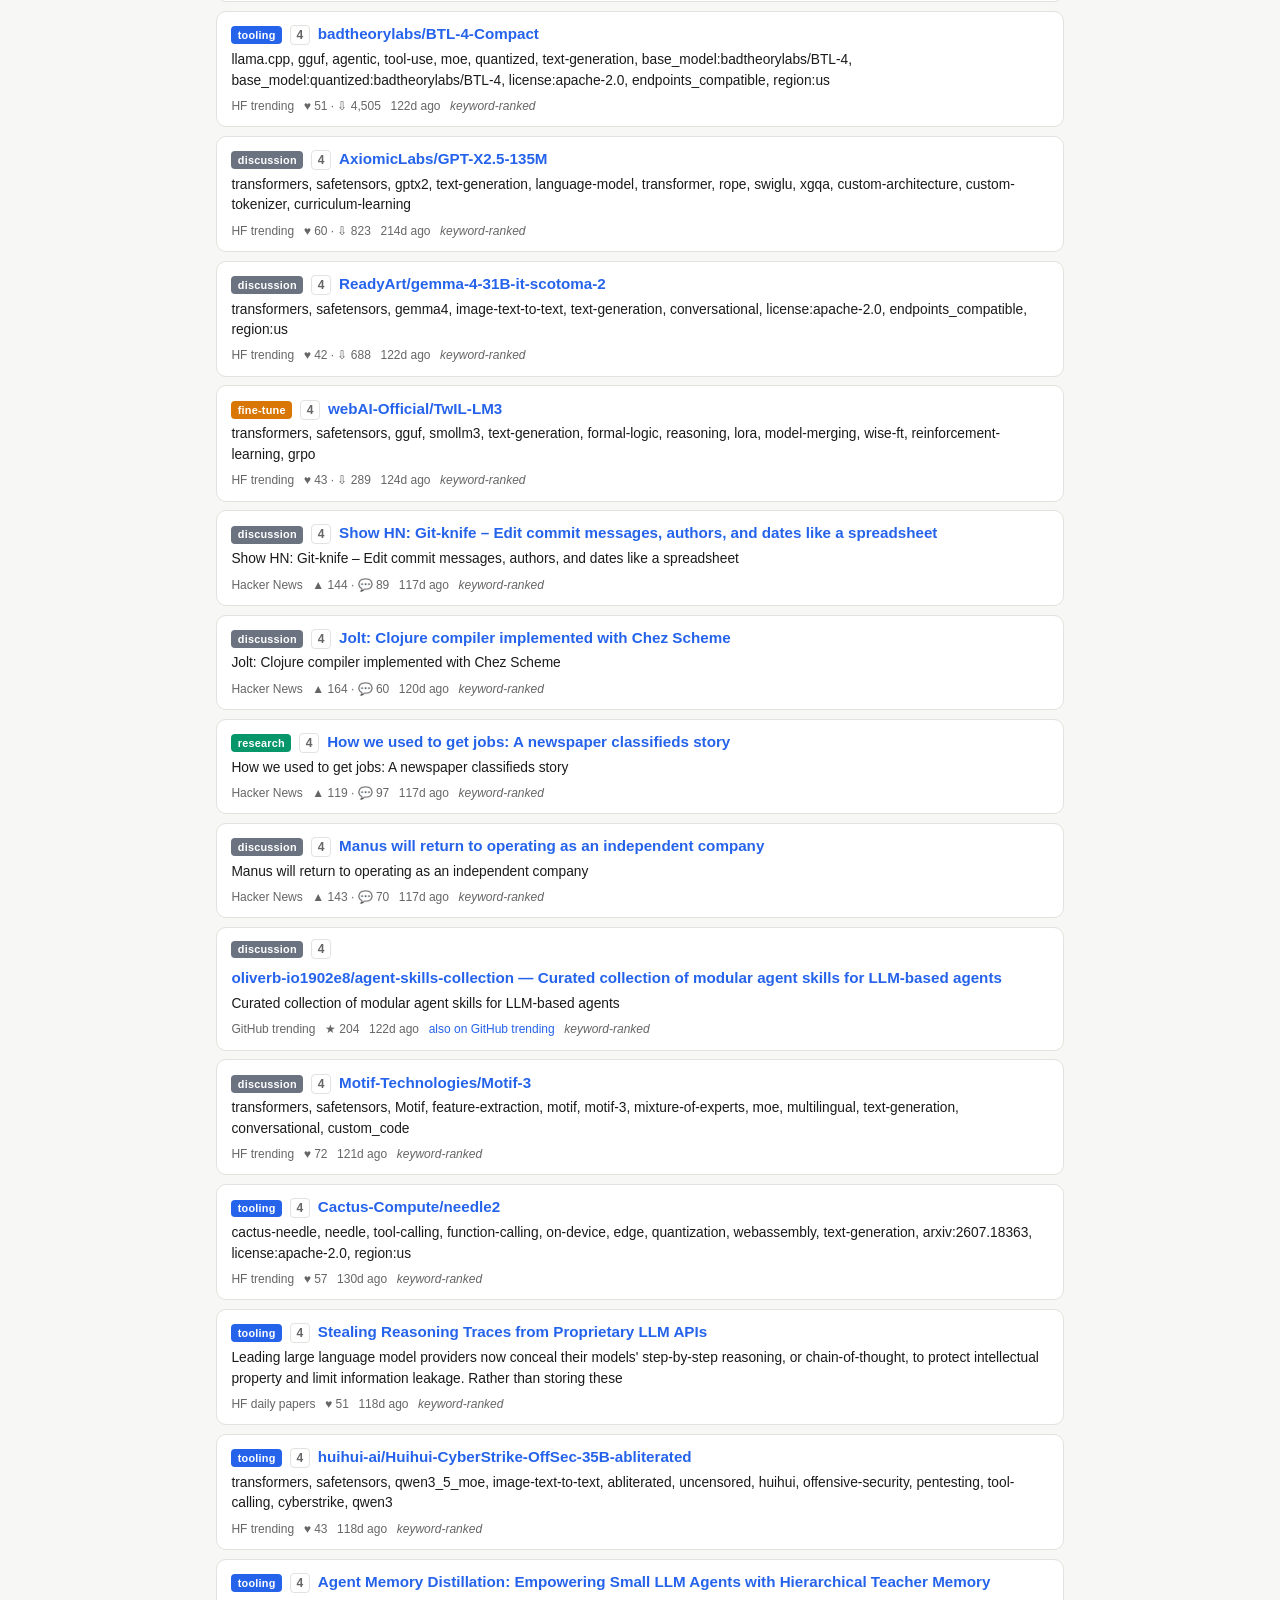
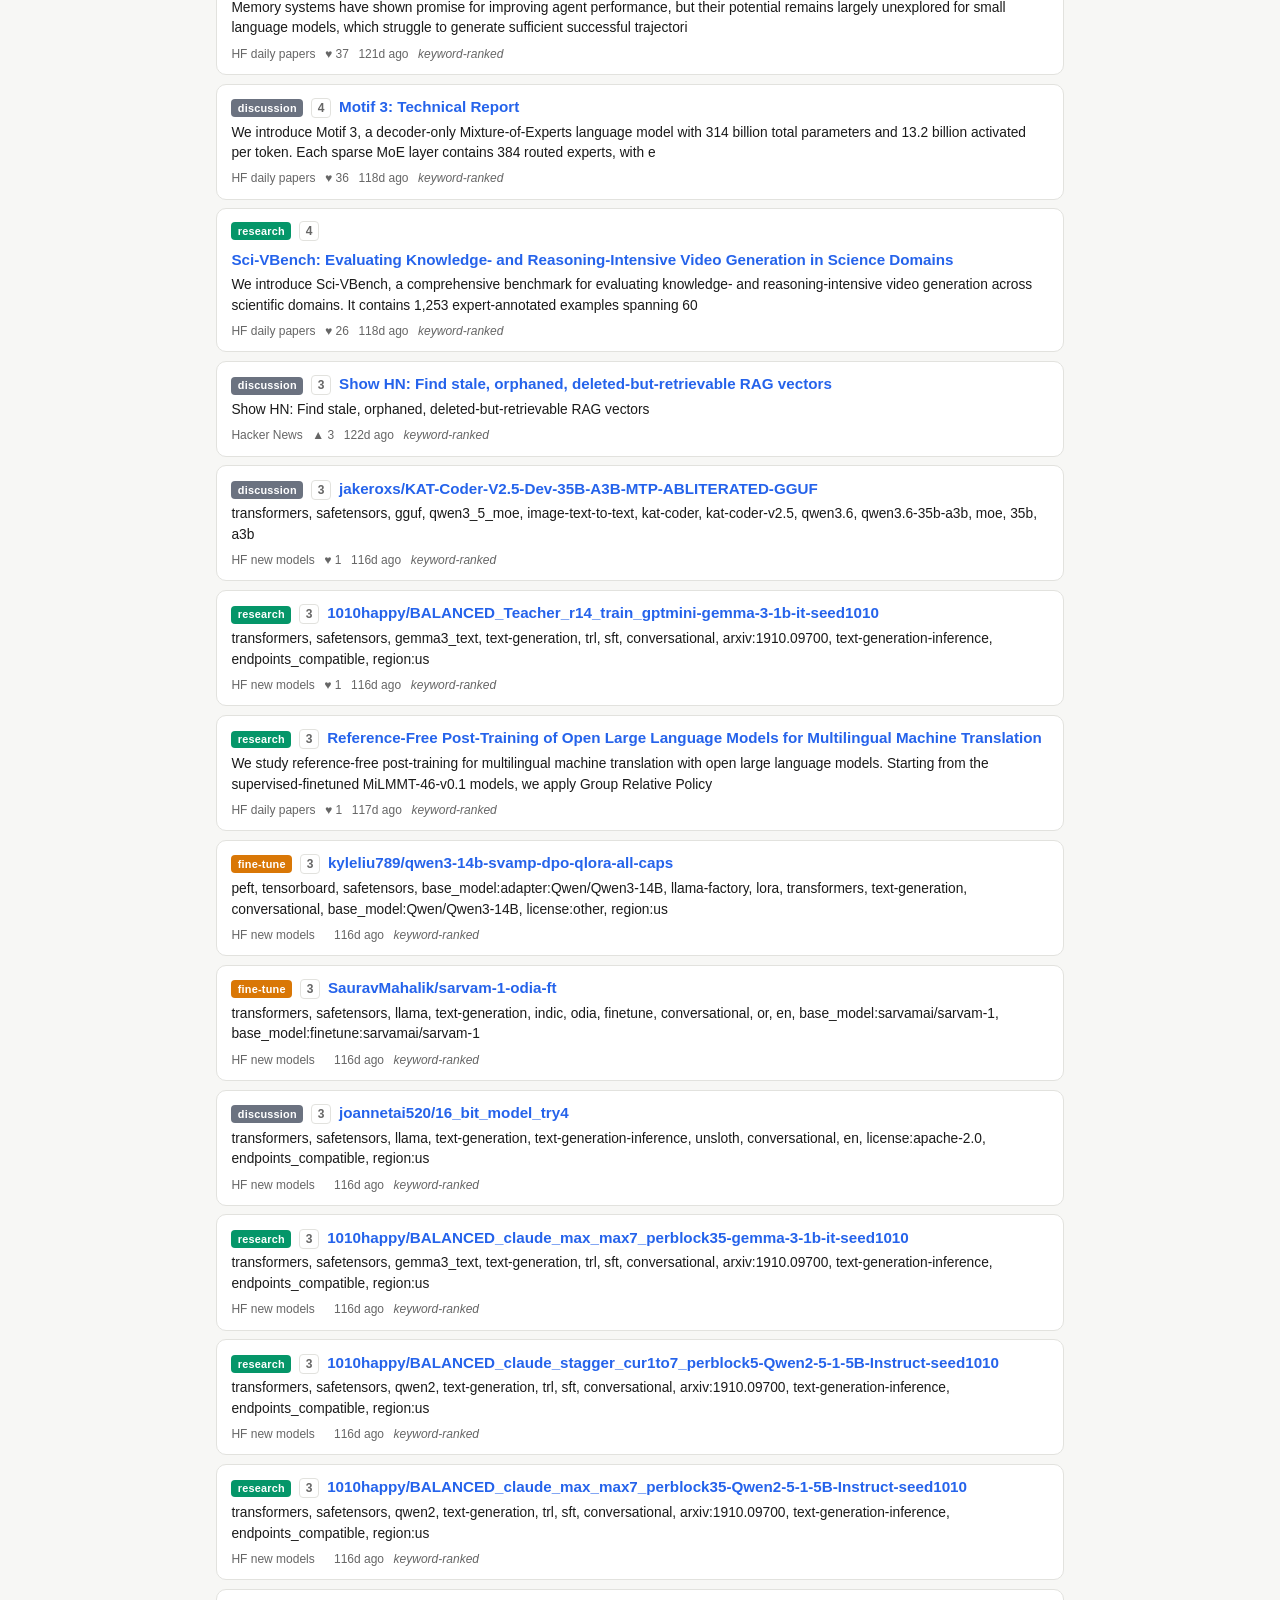
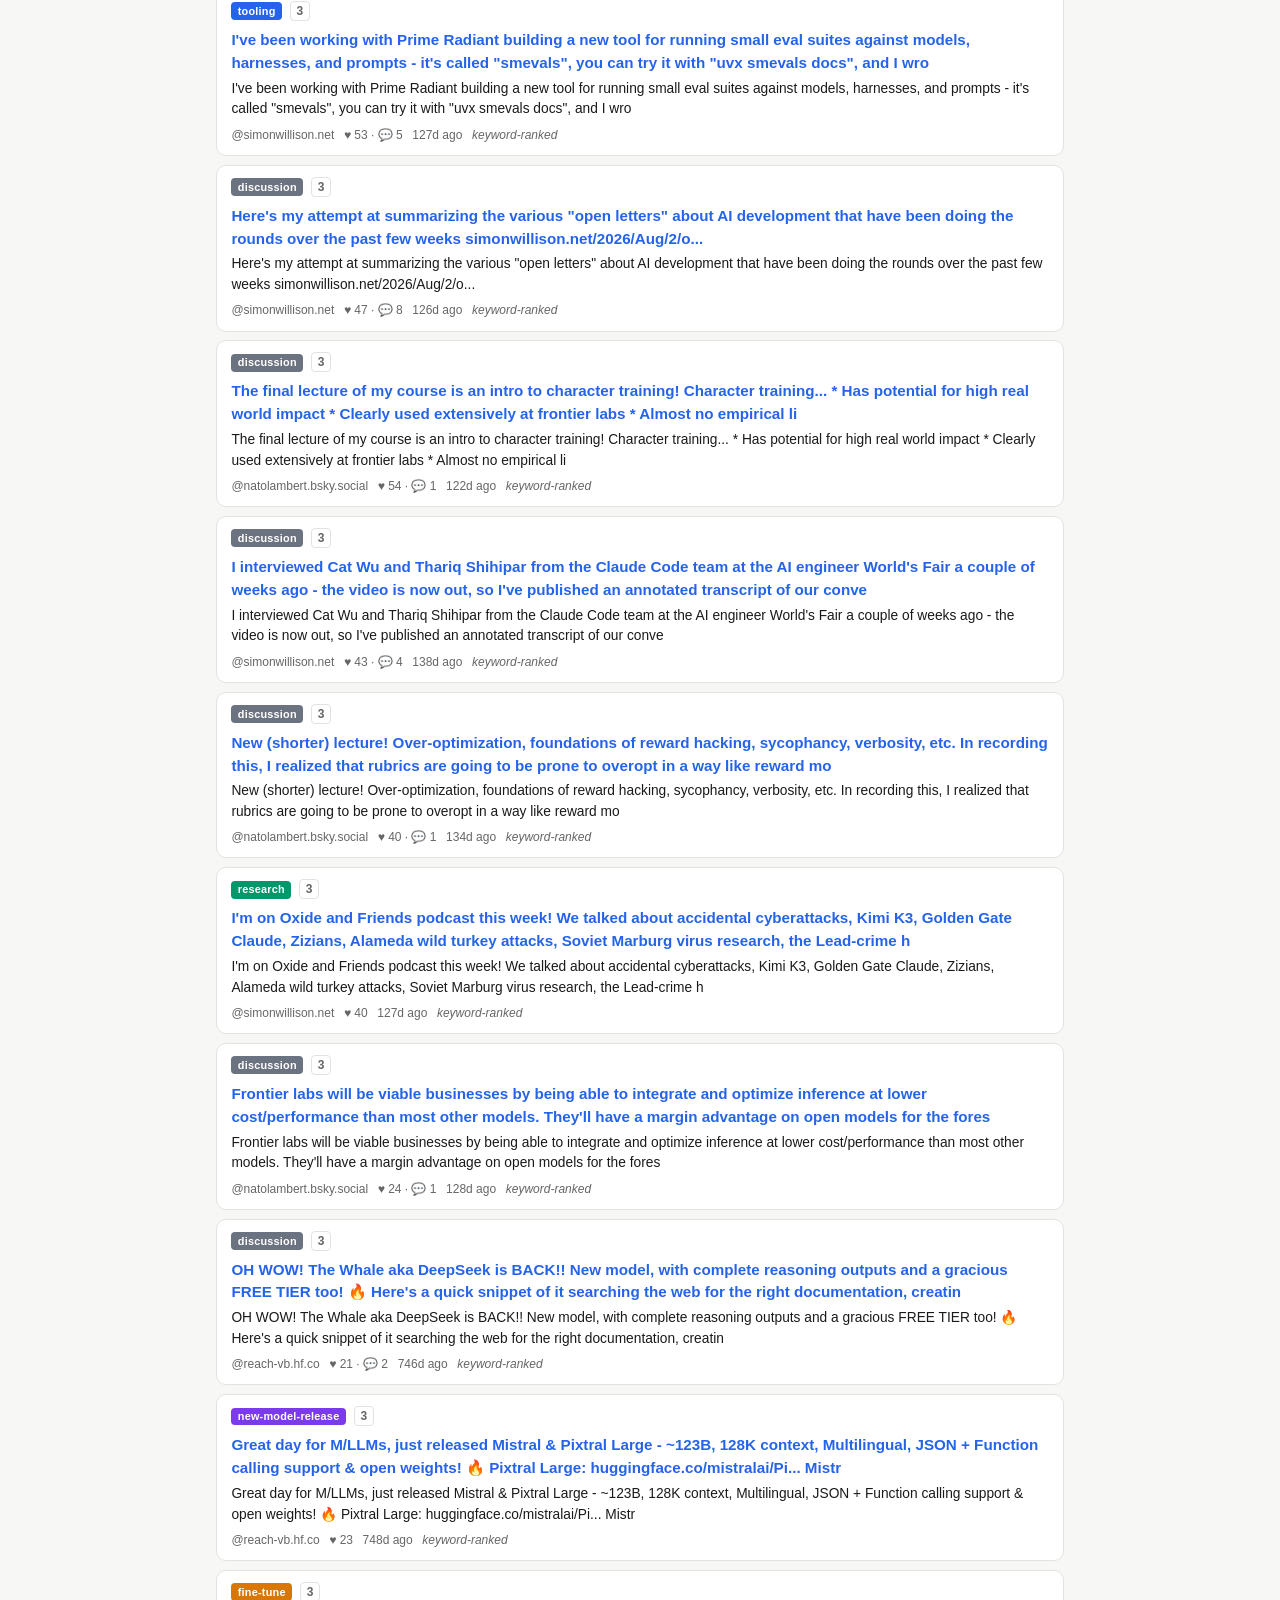
==== commit 41c2a48c: "feat: watchlist board — always-tracked repos on the site New github_watchlist section in sources.yam" ====
--- a/site/index.html
+++ b/site/index.html
@@ -43,6 +43,10 @@
           <h2>🚀 Fastest growing</h2>
           <ol id="board-rising"></ol>
         </div>
+        <div class="board hidden" id="board-watch-wrap">
+          <h2>👁 Watchlist</h2>
+          <ol id="board-watch"></ol>
+        </div>
       </div>
     </section>
 
--- a/site/assets/styles.css
+++ b/site/assets/styles.css
@@ -122,8 +122,8 @@
 .uncurated { font-style: italic; }
 .empty { color: var(--text-dim); text-align: center; margin-top: 2rem; }
 
-.boards { display: grid; grid-template-columns: 1fr 1fr; gap: 0.8rem; margin: 0.4rem 0 1rem; }
-@media (max-width: 640px) { .boards { grid-template-columns: 1fr; } }
+.boards { display: grid; grid-template-columns: repeat(auto-fit, minmax(250px, 1fr));
+          gap: 0.8rem; margin: 0.4rem 0 1rem; }
 .board {
   background: var(--surface); border: 1px solid var(--border);
   border-radius: 10px; padding: 0.6rem 0.9rem;
